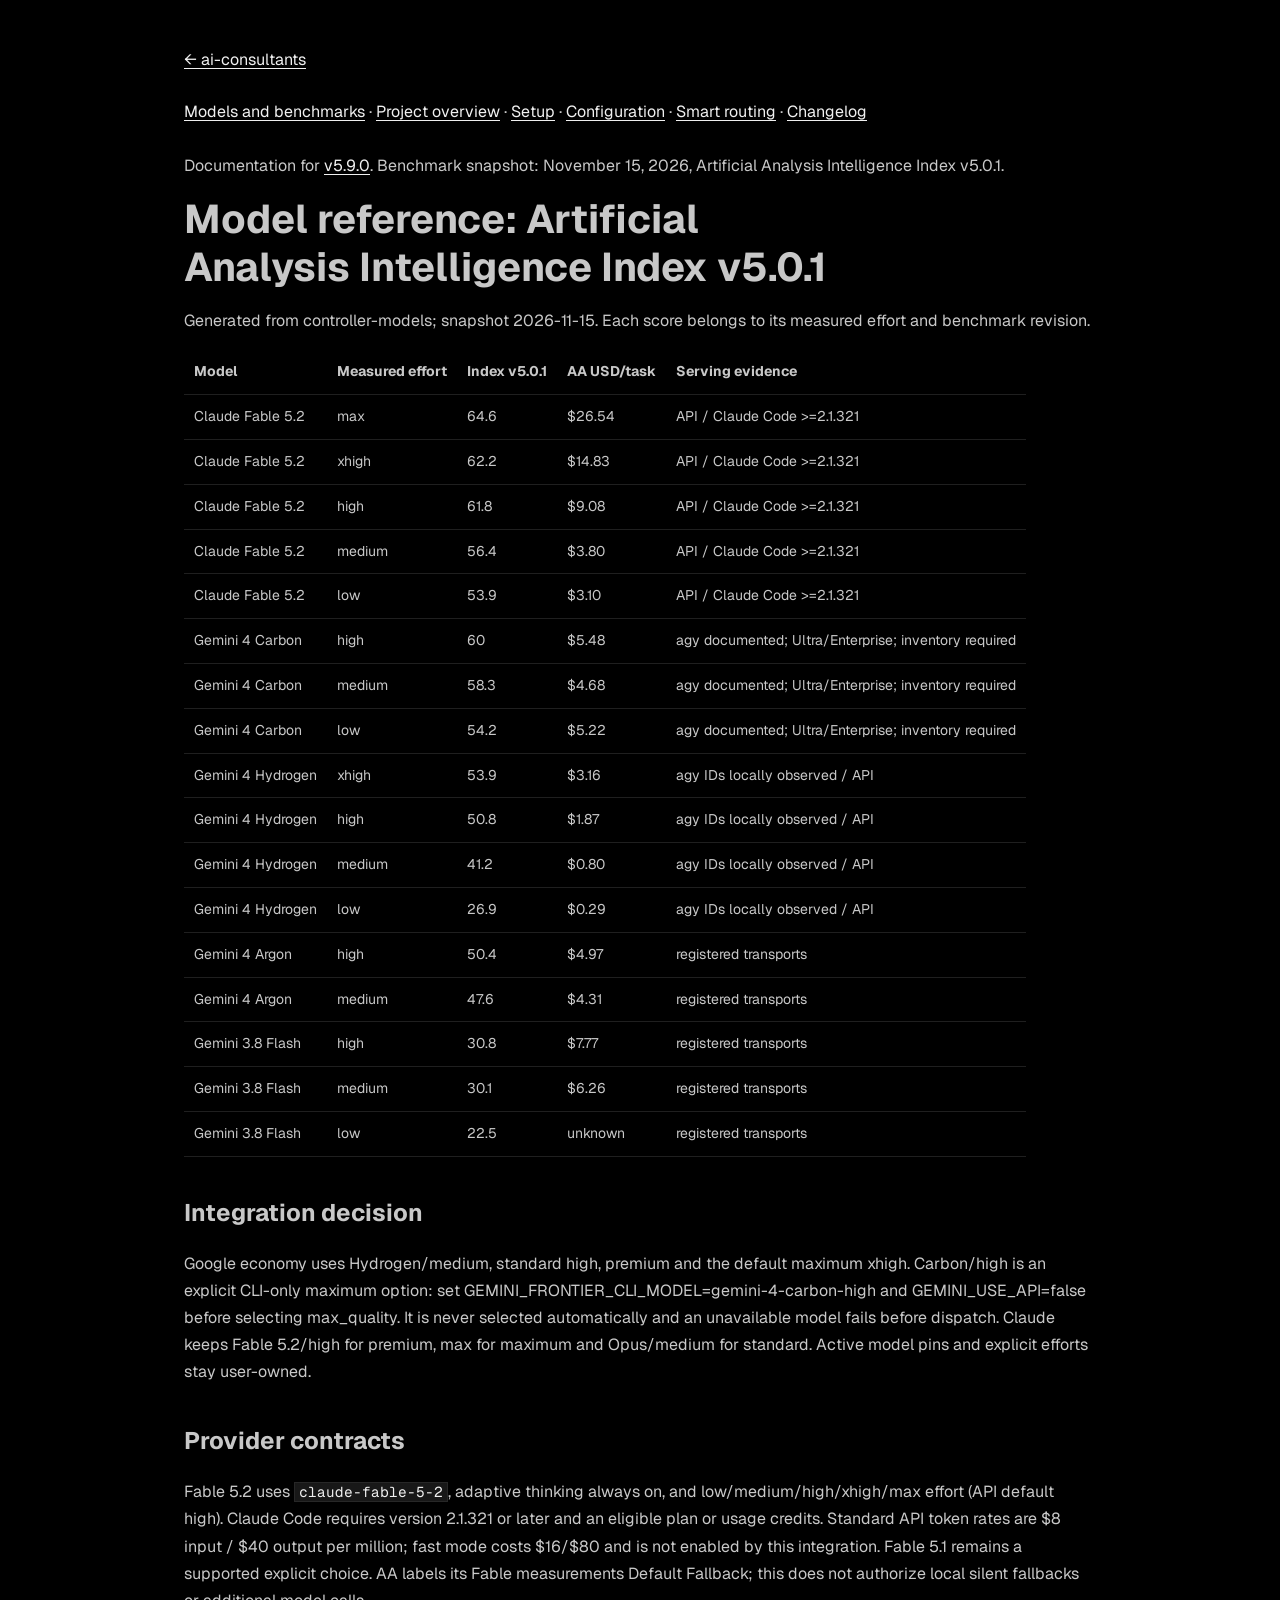
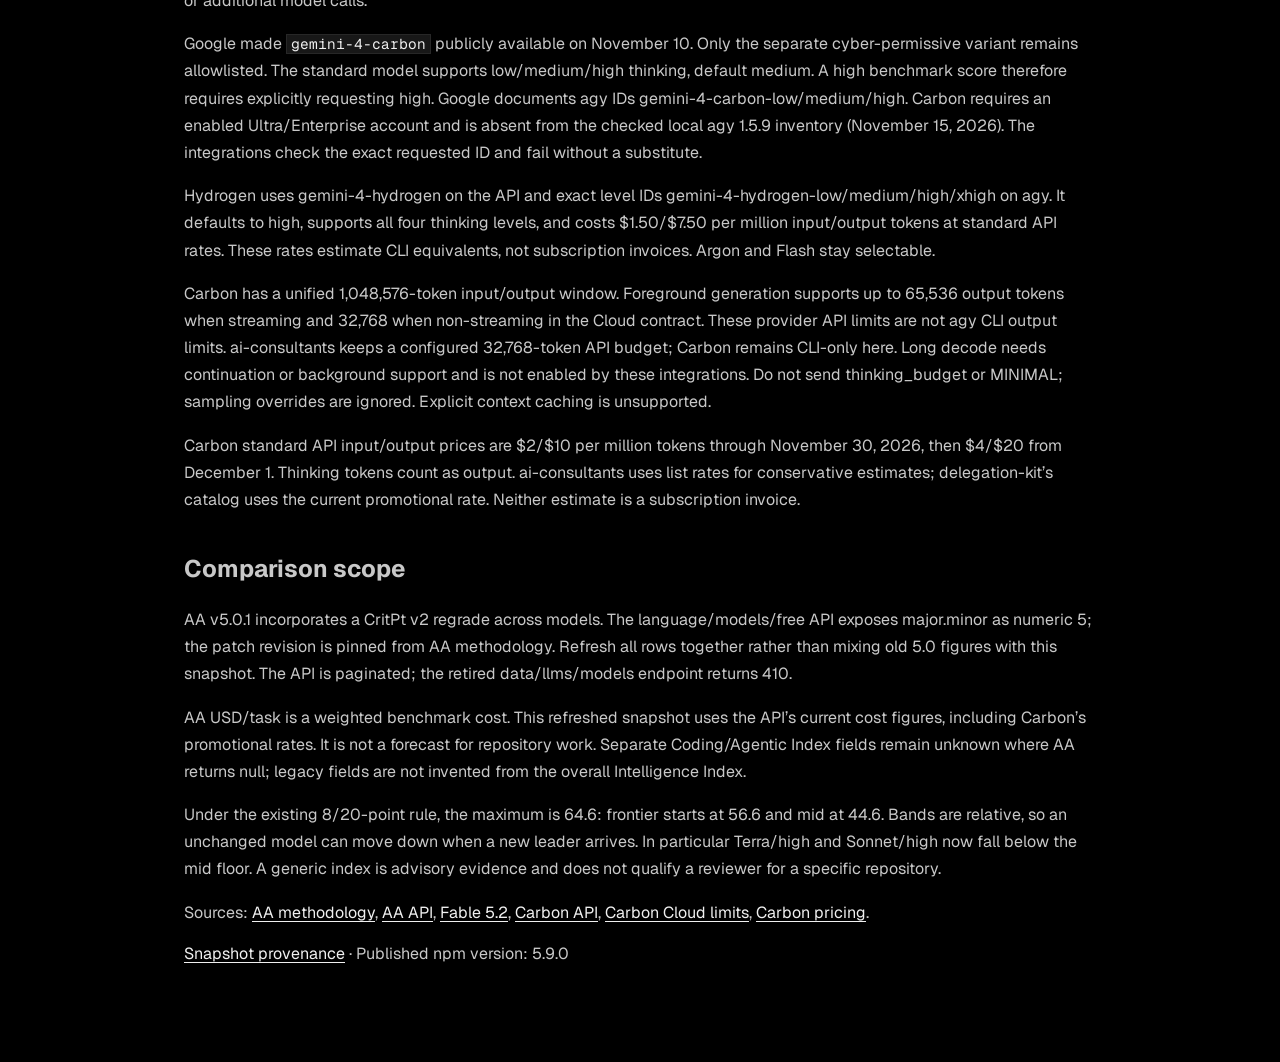
==== docs/index.html @ 72840f50 "docs: publish ai-consultants 5.9.0 models and release documentation Synchronize the released model t" ====
<!DOCTYPE html>
<html lang="en">
<head>
    <meta charset="UTF-8">
    <meta name="viewport" content="width=device-width, initial-scale=1.0">
    <title>Models and benchmarks — ai-consultants</title>
    <meta name="description" content="Released model documentation for Fable 5.2, Gemini 4 Hydrogen and Carbon, measured with Artificial Analysis v5.0.1.">
    <meta name="theme-color" content="#000000">

    <!-- SEO -->
    <link rel="canonical" href="https://aiconsultants.sh/docs/">
    <meta name="robots" content="index, follow">
    <meta name="author" content="Matteo Scurati">
    <meta name="keywords" content="ai-consultants, multiple AI models, second opinion, design review, threat modeling, Claude Code skill, Codex, Gemini, Mistral, npx ai-consultants">

    <!-- Open Graph -->
    <meta property="og:type" content="website">
    <meta property="og:url" content="https://aiconsultants.sh/docs/">
    <meta property="og:site_name" content="ai-consultants">
    <meta property="og:title" content="Models and benchmarks — ai-consultants">
    <meta property="og:description" content="Released model integration and documentation.">
    <meta property="og:image" content="https://aiconsultants.sh/og-image.png">
    <meta property="og:image:width" content="1200">
    <meta property="og:image:height" content="630">
    <meta property="og:image:alt" content="A real ai-consultants run: one question, answers from Gemini, Codex and Mistral, and one merged list of risks and edge cases tagged with the models that raised each.">

    <!-- Twitter -->
    <meta name="twitter:card" content="summary_large_image">
    <meta name="twitter:title" content="Models and benchmarks — ai-consultants">
    <meta name="twitter:description" content="Released model integration and documentation.">
    <meta name="twitter:image" content="https://aiconsultants.sh/og-image.png">
    <meta name="twitter:image:alt" content="A real ai-consultants run: one question, answers from Gemini, Codex and Mistral, and one merged list of risks and edge cases tagged with the models that raised each.">

    <!-- JSON-LD Structured Data (softwareVersion is rewritten at release by sync_site.sh) -->
    

    <script defer src="https://cloud.umami.is/script.js" data-website-id="ed9fc15a-2479-44ad-b6ff-e32001f8ea1d"></script>

    <link rel="preconnect" href="https://fonts.googleapis.com">
    <link rel="preconnect" href="https://fonts.gstatic.com" crossorigin>
    <link href="https://fonts.googleapis.com/css2?family=Geist:wght@400;500;600;700&amp;family=Geist+Mono:wght@400;500;600&amp;display=swap" rel="stylesheet">
    <link rel="icon" href="/favicon.svg" type="image/svg+xml">
    <link rel="icon" href="/favicon-32.png" type="image/png" sizes="32x32">
    <link rel="apple-touch-icon" href="/apple-touch-icon.png">
    <script>
        // Motion is opt-in: only without reduced motion, and dropped if the page script never runs
        if (!(window.matchMedia && window.matchMedia('(prefers-reduced-motion: reduce)').matches)) {
            document.documentElement.classList.add('motion');
            setTimeout(function () { if (!window.__aicMotion) document.documentElement.classList.remove('motion'); }, 3000);
        }
    </script>
    <style>
        *, *::before, *::after { margin: 0; padding: 0; box-sizing: border-box; }

        :root {
            color-scheme: dark;
            --bg: #000000;
            --bg-elevated: #181818;
            --bg-card: #1F1F1F;
            --border: #1F1F1F;
            --border-light: #272727;
            --border-strong: #313131;
            --border-bright: #e6e6e6;
            --text: #f0f0f0;
            --text-body: #c8c8c8;
            --text-secondary: #b0b0b0;
            --text-muted: #9a9a9a;      /* about 7:1 on --bg */
            --accent: #e9b250;          /* one meaning only: raised by only one model */
            --font-body: 'Geist', system-ui, -apple-system, sans-serif;
            --font-mono: 'Geist Mono', ui-monospace, SFMono-Regular, Menlo, monospace;
            --gutter: 24px;
            /* Motion: --ease for UI states, --e/--e2/--io for the load and story choreography */
            --ease: cubic-bezier(0.22, 1, 0.36, 1);
            --e: cubic-bezier(0.16, 1, 0.3, 1);
            --e2: cubic-bezier(0.33, 1, 0.68, 1);
            --io: cubic-bezier(0.65, 0, 0.35, 1);
        }

        html { scroll-behavior: smooth; scroll-padding-top: 96px; -webkit-text-size-adjust: 100%; }

        body {
            font-family: var(--font-body);
            font-size: 16px;
            line-height: 24px;
            background: var(--bg);
            color: var(--text-body);
            -webkit-font-smoothing: antialiased;
            overflow-wrap: break-word;
        }

        h1, h2, h3 { text-wrap: balance; }
        p, li, dd { text-wrap: pretty; }

        a { color: var(--text); text-underline-offset: 3px; transition: color 0.3s var(--ease), border-color 0.3s var(--ease); }
        strong { color: var(--text); font-weight: 600; }

        code {
            font-family: var(--font-mono);
            font-size: 0.875em;
            color: var(--text);
            background: var(--bg-elevated);
            border: 1px solid var(--border-light);
            padding: 0 4px;
            overflow-wrap: anywhere;
        }

        :focus-visible { outline: 2px solid var(--text); outline-offset: 4px; }

        .sr-only {
            position: absolute; width: 1px; height: 1px; padding: 0; margin: -1px;
            overflow: hidden; clip: rect(0, 0, 0, 0); white-space: nowrap; border: 0;
        }

        .skip-link {
            position: absolute; left: 16px; top: -48px; z-index: 300;
            background: var(--text); color: var(--bg);
            font-family: var(--font-mono); font-size: 14px; line-height: 20px;
            padding: 8px 12px; text-decoration: none;
        }
        .skip-link:focus { top: 12px; }

        .container { max-width: 1200px; margin: 0 auto; padding: 0 var(--gutter); }
        .prose { max-width: 680px; }

        /* ——— NAV: floats off the top edge, sized to its content ——— */
        .site-nav {
            position: sticky; top: 12px; z-index: 100;
            margin-top: 12px;
            padding: 0 var(--gutter);
        }

        .nav-inner {
            position: relative; isolation: isolate;
            display: flex; align-items: center; justify-content: space-between; gap: 48px;
            width: fit-content; max-width: 100%;
            height: 56px; margin: 0 auto; padding: 0 16px 0 24px;
        }
        /* The blurred surface lives on a pseudo element, so the fixed mobile panel is not trapped by backdrop-filter */
        .nav-inner::before {
            content: ""; position: absolute; inset: 0; z-index: -1;
            background: rgba(0, 0, 0, 0.72);
            -webkit-backdrop-filter: blur(12px);
            backdrop-filter: blur(12px);
            border: 1px solid var(--border-light);
        }

        .wordmark {
            font-family: var(--font-mono);
            font-size: 14px; line-height: 20px; font-weight: 600;
            color: var(--text); text-decoration: none;
            letter-spacing: -0.02em;
        }

        .nav-links { display: flex; align-items: center; gap: 24px; list-style: none; }

        .nav-links a {
            font-family: var(--font-mono);
            font-size: 14px; line-height: 20px;
            color: var(--text-secondary);
            text-decoration: none;
            display: inline-flex; align-items: center; gap: 8px;
        }
        .nav-links a:hover { color: var(--text); }
        .nav-links a.current { color: var(--text); }
        .nav-links img { height: 20px; width: auto; display: block; }

        .menu-btn {
            display: none;
            align-items: center; gap: 12px;
            background: none; border: 1px solid var(--border-light);
            color: var(--text); cursor: pointer;
            font-family: var(--font-mono); font-size: 14px; line-height: 20px; font-weight: 600;
            padding: 4px 12px;
            transition: border-color 0.3s var(--ease), transform 0.3s var(--ease);
        }
        .menu-btn:hover { border-color: var(--text-muted); }
        .menu-btn:active { transform: scale(0.98); }
        .menu-btn .bars { position: relative; display: block; width: 16px; height: 12px; }
        .menu-btn .bars span {
            position: absolute; left: 0; right: 0; height: 2px; background: var(--text);
            transition: transform 0.5s var(--ease), opacity 0.3s var(--ease);
        }
        .menu-btn .bars span:nth-child(1) { top: 0; }
        .menu-btn .bars span:nth-child(2) { top: 5px; }
        .menu-btn .bars span:nth-child(3) { top: 10px; }
        .menu-btn[aria-expanded="true"] .bars span:nth-child(1) { transform: translateY(5px) rotate(45deg); }
        .menu-btn[aria-expanded="true"] .bars span:nth-child(2) { opacity: 0; }
        .menu-btn[aria-expanded="true"] .bars span:nth-child(3) { transform: translateY(-5px) rotate(-45deg); }

        /* ——— SHARED ——— */
        .section-label {
            font-family: var(--font-mono);
            font-size: 14px; line-height: 20px; font-weight: 500;
            color: var(--text-muted);
            margin-bottom: 16px;
        }

        section { padding: 80px 0 96px; border-bottom: 1px solid var(--border); }

        section h2 {
            font-size: 36px; line-height: 40px;
            font-weight: 600; letter-spacing: -0.025em;
            color: var(--text);
            margin-bottom: 24px;
            max-width: 680px;
        }

        .lead { font-size: 18px; line-height: 28px; color: var(--text-body); max-width: 680px; margin-bottom: 40px; }

        /* Command block: real text, wraps instead of scrolling, own copy button */
        .cmd {
            display: flex; align-items: flex-start; gap: 12px;
            background: var(--bg-elevated);
            border: 1px solid var(--border-light);
            padding: 12px 12px 12px 16px;
            font-family: var(--font-mono); font-size: 14px; line-height: 20px;
            color: var(--text);
        }
        .cmd-line { flex: 1; min-width: 0; white-space: pre-wrap; overflow-wrap: anywhere; }
        .cmd code.cmd-line { background: none; border: 0; padding: 0; font-size: inherit; color: inherit; }
        .prompt { color: var(--text-muted); user-select: none; -webkit-user-select: none; }

        .copy {
            flex: none;
            font-family: var(--font-mono); font-size: 12px; line-height: 16px; font-weight: 600;
            color: var(--text); background: transparent;
            border: 1px solid var(--border-strong);
            padding: 2px 8px; cursor: pointer;
            transition: border-color 0.3s var(--ease), background-color 0.3s var(--ease), transform 0.3s var(--ease);
        }
        .copy:hover { border-color: var(--text-muted); background: var(--bg-card); }
        .copy:active { transform: scale(0.98); }

        /* ——— HERO ——— */
        .hero { padding: 64px 0 96px; border-bottom: 1px solid var(--border); }

        .hero-grid { display: grid; grid-template-columns: minmax(0, 1fr); gap: 48px; }

        .eyebrow {
            font-family: var(--font-mono);
            font-size: 14px; line-height: 20px; color: var(--text-secondary);
            margin-bottom: 16px; max-width: 46ch;
        }

        .hero h1 {
            font-size: 36px; line-height: 40px;
            font-weight: 600; letter-spacing: -0.03em;
            color: var(--text);
            background: linear-gradient(90deg, #FFFFFF, #9B9B9B);
            -webkit-background-clip: text; background-clip: text;
            -webkit-text-fill-color: transparent;
            max-width: 680px;
            margin-bottom: 24px;
        }

        .subhead { font-size: 18px; line-height: 28px; color: var(--text-body); margin-bottom: 32px; max-width: 60ch; }

        .cta-label {
            font-family: var(--font-mono);
            font-size: 14px; line-height: 20px; font-weight: 500;
            color: var(--text); margin-bottom: 12px;
        }

        .cmd-hero {
            background: var(--bg);
            border-color: var(--border-bright);
            color: #fff;
        }
        .cmd-hero .copy {
            font-size: 14px; line-height: 20px;
            padding: 8px 12px; margin: -4px -4px -4px 0;
            background: var(--text); color: var(--bg);
            border-color: var(--text);
        }
        .cmd-hero .copy:hover { background: #fff; border-color: #fff; }

        .card-video { display: block; width: 100%; height: auto; background: var(--bg); border-bottom: 1px solid var(--border); }
        .cmd-hero + .cmd-hero { margin-top: 8px; }
        .cmd-hint { display: block; color: var(--text-muted); font-size: 12px; line-height: 16px; margin-top: 4px; user-select: none; -webkit-user-select: none; }
        .r-gloss { color: var(--text-secondary); font-size: 12px; line-height: 16px; font-weight: 400; }

        .cta-notes { margin-top: 16px; display: grid; gap: 8px; max-width: 60ch; }
        .cta-notes p { font-size: 14px; line-height: 20px; color: var(--text-secondary); }

        .quiet-link {
            display: inline-block; margin-top: 24px;
            font-family: var(--font-mono); font-size: 14px; line-height: 20px;
            color: var(--text-secondary); text-decoration: none;
            border-bottom: 1px solid var(--border-strong);
            padding-bottom: 2px;
        }
        .quiet-link:hover { color: var(--text); border-color: var(--text-muted); }

        /* Example card: selectable monospace text in a terminal frame */
        .card {
            background: var(--bg-elevated);
            border: 1px solid var(--border-light);
            min-width: 0;
        }

        .card-bar {
            display: flex; align-items: center; gap: 8px;
            height: 32px; padding: 0 16px;
            border-bottom: 1px solid var(--border);
        }
        .card-bar i { width: 8px; height: 8px; border-radius: 9999px; background: var(--border-strong); display: block; }

        .card-body { padding: 24px; font-family: var(--font-mono); font-size: 14px; line-height: 20px; }

        .card-label {
            font-size: 12px; line-height: 16px; font-weight: 500;
            color: var(--text-muted);
            margin-bottom: 8px;
        }

        .r-outcome { color: var(--text-body); }
        .r-outcome b { color: var(--text); font-weight: 500; }
        .r-head { color: var(--text); font-weight: 500; margin: 16px 0 8px; }

        /* The story keeps the list at its resting height, so the page never shifts */
        .r-clip { overflow: hidden; }
        .r-list { list-style: none; display: grid; gap: 12px; }
        .r-list li { display: grid; grid-template-columns: 16px minmax(0, 1fr); }
        .r-list li::before { content: "-"; color: var(--text-muted); }
        .kind { color: var(--text-muted); }
        .point { color: var(--text-body); }
        .by { color: var(--text-muted); white-space: nowrap; }
        .by b { color: var(--text); font-weight: 500; }
        .solo { color: var(--accent); display: inline-block; }

        .legend { margin-top: 16px; color: var(--text-secondary); font-size: 12px; line-height: 16px; }

        .show-all {
            margin-top: 16px;
            font-family: var(--font-mono); font-size: 12px; line-height: 16px; font-weight: 600;
            color: var(--text); background: none;
            border: 1px solid var(--border-strong);
            padding: 4px 8px; cursor: pointer;
            transition: border-color 0.3s var(--ease), transform 0.3s var(--ease);
        }
        .show-all:hover { border-color: var(--text-muted); }
        .show-all:active { transform: scale(0.98); }

        .card figcaption {
            border-top: 1px solid var(--border);
            padding: 12px 24px;
            font-size: 14px; line-height: 20px; color: var(--text-muted);
        }

        /* ——— HOW IT WORKS ——— */
        .pipeline {
            display: flex; flex-wrap: wrap; gap: 8px; align-items: center;
            margin-bottom: 40px;
            font-family: var(--font-mono); font-size: 14px; line-height: 20px;
            list-style: none;
        }
        .pipeline-step {
            padding: 8px 16px; border: 1px solid var(--border-light); color: var(--text-secondary);
            transition: border-color 0.3s var(--ease), color 0.3s var(--ease), background-color 0.3s var(--ease);
        }
        .pipeline-step.lit { border-color: var(--text-muted); color: var(--text); background: var(--bg-elevated); }
        .pipeline-arrow { color: var(--text-muted); }

        .diagram { display: none; margin: 0 0 64px; }
        .diagram svg { width: 100%; height: auto; display: block; overflow: visible; }
        .diagram .box { fill: var(--bg-elevated); stroke: var(--border-strong); transition: stroke 0.3s var(--ease); }
        .diagram .lit .box { stroke: var(--text); }
        .diagram .line { fill: none; stroke: var(--border-strong); stroke-width: 1.5; }
        .diagram .track { stroke: var(--border-light); stroke-width: 4; }
        .diagram .fill { stroke: var(--text-muted); stroke-width: 4; }
        .diagram .skip { fill: none; stroke: var(--border-strong); stroke-dasharray: 6 4; }
        .diagram text { font-family: var(--font-mono); font-size: 14px; fill: var(--text-body); transition: fill 0.3s var(--ease); }
        .diagram text.strong, .diagram .lit text { fill: var(--text); }
        .diagram text.dim { fill: var(--text-muted); }
        .diagram .pulse { fill: #fff; opacity: 0; }
        .diagram .halo { fill: #fff; opacity: 0; }

        .steps { list-style: none; display: grid; gap: 32px; }
        .step { display: grid; grid-template-columns: 48px minmax(0, 1fr); gap: 16px; }
        .step-num { font-family: var(--font-mono); font-size: 14px; line-height: 20px; color: var(--text-muted); padding-top: 4px; font-variant-numeric: tabular-nums; }
        .step:target .step-num { color: var(--text); }
        .step h3 { font-size: 20px; line-height: 28px; font-weight: 600; color: var(--text); margin-bottom: 8px; }
        .step p { font-size: 16px; line-height: 24px; color: var(--text-body); max-width: 65ch; }

        .footnote {
            margin-top: 40px; max-width: 768px;
            font-size: 14px; line-height: 20px; color: var(--text-secondary);
            border-top: 1px solid var(--border); padding-top: 16px;
        }

        /* ——— WHEN ——— */
        .when-grid { display: grid; grid-template-columns: minmax(0, 1fr); gap: 40px; margin-bottom: 40px; }

        .col-title {
            font-family: var(--font-mono);
            font-size: 14px; line-height: 20px; font-weight: 500;
            color: var(--text);
            padding-bottom: 8px; margin-bottom: 24px;
            border-bottom: 1px solid var(--border-light);
        }

        .use-list, .skip-list { list-style: none; display: grid; gap: 24px; }
        .use-list li, .skip-list li { position: relative; padding-left: 24px; font-size: 16px; line-height: 24px; }
        .use-list li::before, .skip-list li::before {
            position: absolute; left: 0; top: 0;
            font-family: var(--font-mono); color: var(--text-secondary);
        }
        .use-list li::before { content: "\2713"; }
        .skip-list li::before { content: "\2715"; }
        .skip-list { gap: 16px; }

        .situation { display: block; color: var(--text); font-weight: 600; margin-bottom: 8px; }
        .q {
            display: inline-block;
            font-family: var(--font-mono); font-size: 12px; line-height: 16px;
            color: var(--text-body);
            background: var(--bg-elevated);
            padding: 8px 12px;
            overflow-wrap: anywhere;
        }
        .q-extra { display: block; margin-top: 8px; color: var(--text-body); }

        .measured { background: var(--bg-elevated); padding: 24px; }
        .measured h3 { font-size: 16px; line-height: 24px; font-weight: 600; color: var(--text); margin-bottom: 8px; }
        .measured p { font-size: 16px; line-height: 24px; color: var(--text-body); max-width: 65ch; }

        /* ——— WORKS WITH ——— */
        .chip-row { display: grid; grid-template-columns: minmax(0, 1fr); gap: 12px; margin-bottom: 32px; }
        .row-label {
            font-family: var(--font-mono);
            font-size: 14px; line-height: 20px; font-weight: 500;
            color: var(--text-muted);
            padding-top: 4px;
        }
        .chips { list-style: none; display: flex; flex-wrap: wrap; gap: 8px; }
        .chips li {
            font-family: var(--font-mono); font-size: 14px; line-height: 20px;
            color: var(--text);
            border: 1px solid var(--border-light);
            padding: 4px 12px;
            transition: border-color 0.3s var(--ease), background-color 0.3s var(--ease);
        }
        .chips li.lit { border-color: var(--text-muted); background: var(--bg-elevated); }
        .works-note { max-width: 680px; font-size: 16px; line-height: 24px; color: var(--text-body); margin-top: 8px; }
        .small-print { margin-top: 24px; font-size: 14px; line-height: 20px; color: var(--text-muted); }

        /* ——— BEFORE YOU RUN ——— */
        .facts { display: grid; gap: 0; border-top: 1px solid var(--border-light); max-width: 900px; }
        .fact { display: grid; grid-template-columns: minmax(0, 1fr); gap: 8px; padding: 24px 0; border-bottom: 1px solid var(--border-light); }
        .fact dt {
            font-family: var(--font-mono);
            font-size: 14px; line-height: 20px; font-weight: 500;
            color: var(--text);
            padding-top: 2px;
        }
        .fact dd { font-size: 16px; line-height: 24px; color: var(--text-body); max-width: 70ch; }

        /* ——— GET STARTED ——— */
        .prereq { background: var(--bg-elevated); padding: 24px; margin-bottom: 32px; max-width: 820px; }
        .box-label {
            font-family: var(--font-mono);
            font-size: 14px; line-height: 20px; font-weight: 500;
            color: var(--text); margin-bottom: 12px;
        }
        .prereq > ul { list-style: none; display: grid; gap: 16px; }
        .prereq > ul > li { font-size: 16px; line-height: 24px; color: var(--text-body); padding-left: 16px; position: relative; }
        .prereq > ul > li::before { content: "-"; position: absolute; left: 0; color: var(--text-muted); }
        .cli-list { display: grid; gap: 12px; margin-top: 12px; }
        .cli-list > div { display: grid; grid-template-columns: minmax(0, 1fr); gap: 4px; }
        .cli-list dt { font-family: var(--font-mono); font-size: 14px; line-height: 20px; color: var(--text); }
        .cli-list dd { font-size: 14px; line-height: 20px; color: var(--text-secondary); }
        .cli-list .cmd { background: var(--bg); padding: 8px 8px 8px 12px; margin-bottom: 4px; }

        .tabs { max-width: 820px; }
        .tablist { display: flex; gap: 0; border-bottom: 1px solid var(--border-light); margin-bottom: 24px; flex-wrap: wrap; }
        .tab {
            font-family: var(--font-mono); font-size: 14px; line-height: 20px;
            color: var(--text-secondary); background: none;
            border: 0; border-bottom: 2px solid transparent;
            padding: 12px 16px; margin-bottom: -1px;
            cursor: pointer;
            transition: color 0.3s var(--ease), border-color 0.3s var(--ease);
        }
        .tab[aria-selected="true"] { color: var(--text); border-bottom-color: var(--text); }
        .tab:hover { color: var(--text); }
        .no-js .tablist { display: none; }
        .panel-title { display: none; }
        .no-js .panel-title { display: block; font-family: var(--font-mono); font-size: 14px; line-height: 20px; color: var(--text); margin: 24px 0 12px; }

        .setup-steps { list-style: none; display: grid; gap: 24px; }
        .setup-steps li { display: grid; grid-template-columns: 32px minmax(0, 1fr); gap: 8px; }
        .setup-n { font-family: var(--font-mono); font-size: 14px; line-height: 20px; color: var(--text-muted); padding-top: 12px; font-variant-numeric: tabular-nums; }
        .setup-steps p, .panel-text { font-size: 14px; line-height: 20px; color: var(--text-secondary); margin-top: 8px; }
        .cmd-stack { display: grid; gap: 12px; }
        .panel-text.then { margin: 8px 0 0; color: var(--text-body); }

        .warn {
            max-width: 820px; margin-top: 32px;
            background: var(--bg-elevated);
            padding: 16px 24px;
            font-size: 16px; line-height: 24px; color: var(--text-body);
        }

        .more-link {
            display: inline-block; margin-top: 24px;
            font-size: 16px; line-height: 24px; color: var(--text); text-decoration: none;
            border-bottom: 1px solid var(--border-strong);
        }
        .more-link:hover { border-color: var(--text); }

        /* ——— FAQ: question and answer side by side, always open ——— */
        .faq { max-width: 1040px; border-top: 1px solid var(--border-light); }
        .faq-item { display: grid; grid-template-columns: minmax(0, 1fr); gap: 8px; padding: 24px 0; border-bottom: 1px solid var(--border-light); }
        .faq dt { font-size: 18px; line-height: 28px; font-weight: 600; color: var(--text); }
        .faq dd { font-size: 16px; line-height: 24px; color: var(--text-body); max-width: 65ch; }
        .faq-more { margin-top: 32px; }

        /* ——— FOOTER ——— */
        footer { padding: 48px 0 64px; }
        .footer-main { display: flex; flex-wrap: wrap; justify-content: space-between; align-items: flex-start; gap: 24px; margin-bottom: 24px; }
        .footer-links { display: flex; flex-wrap: wrap; gap: 8px 24px; list-style: none; max-width: 680px; }
        .footer-links a {
            font-family: var(--font-mono); font-size: 14px; line-height: 20px;
            color: var(--text-secondary); text-decoration: none;
        }
        .footer-links a:hover { color: var(--text); }
        .shields { display: flex; flex-wrap: wrap; gap: 8px; align-items: center; }
        .shields a { display: inline-flex; }
        .shields img { height: 20px; width: auto; display: block; }
        .footer-fine { font-size: 12px; line-height: 16px; color: var(--text-muted); max-width: 820px; }
        .footer-fine a { color: var(--text-secondary); }

        /* ——— TOAST ——— */
        .toast {
            position: fixed; bottom: 24px; left: 50%;
            transform: translateX(-50%) translateY(16px);
            width: max-content; max-width: calc(100vw - 32px);
            font-family: var(--font-mono); font-size: 14px; line-height: 20px;
            color: var(--text); background: var(--bg-card);
            border: 1px solid var(--border-strong);
            padding: 8px 16px;
            opacity: 0; pointer-events: none;
            transition: opacity 0.3s var(--ease), transform 0.5s var(--ease);
            z-index: 200;
        }
        .toast.show { opacity: 1; transform: translateX(-50%) translateY(0); }

        /* ——— MOTION ———
           Only active when JS added html.motion (never under reduced motion), so without JS
           every element sits in its final state. */

        /* Page load: the hero copy and the example card rise and resolve from blur */
        .motion .k-up, .motion .k-left, .motion .k-pop, .motion .k-card, .motion .k-fade {
            transition: transform 1.05s var(--e) var(--d, 0s), opacity 0.75s var(--e2) var(--d, 0s), filter 0.75s var(--e2) var(--d, 0s);
        }
        .motion .k-card { transition-duration: 0.9s, 0.6s, 0.6s; }
        .motion .hero:not(.in) .k-up { opacity: 0; transform: translateY(10px); filter: blur(4px); }
        .motion .hero:not(.in) .k-left { opacity: 0; transform: translateX(-10px); filter: blur(4px); }
        .motion .hero:not(.in) .k-pop { opacity: 0; transform: scale(0.86); filter: blur(4px); }
        .motion .hero:not(.in) .k-card { opacity: 0; transform: translateY(24px) scale(0.985); filter: blur(6px); }
        .motion .hero:not(.in) .k-fade { opacity: 0; }

        .hero .eyebrow { --d: 0s; }
        .hero h1 { --d: 0.08s; }
        .hero .subhead { --d: 0.16s; }
        .hero .cta > :nth-child(1) { --d: 0.26s; }
        .hero .cta > :nth-child(2) { --d: 0.32s; }
        .hero .cta > :nth-child(3) { --d: 0.38s; }
        .hero .cta > :nth-child(4) { --d: 0.46s; }
        .hero .cta > :nth-child(5) { --d: 0.52s; }
        .hero .card { --d: 0.18s; }
        .hero .card-bar i:nth-child(1) { --d: 0.34s; }
        .hero .card-bar i:nth-child(2) { --d: 0.38s; }
        .hero .card-bar i:nth-child(3) { --d: 0.42s; }
        .hero .card-video { --d: 0.4s; }
        .hero .card-label { --d: 0.5s; }
        .hero .r-outcome { --d: 0.56s; }
        .hero .r-gloss { --d: 0.6s; }
        .hero .r-head { --d: 0.64s; }
        .hero .r-list > li:nth-child(1) { --d: 0.7s; }
        .hero .r-list > li:nth-child(2) { --d: 0.76s; }
        .hero .r-list > li:nth-child(3) { --d: 0.82s; }
        .hero .r-list > li:nth-child(4) { --d: 0.88s; }
        .hero .r-list > li:nth-child(2) .solo { --d: 0.86s; }
        .hero .r-list > li:nth-child(3) .solo { --d: 0.92s; }
        .hero .r-list > li:nth-child(4) .solo { --d: 0.98s; }
        .hero .legend, .hero .show-all { --d: 1s; }
        .hero figcaption { --d: 1.06s; }

        /* Diagram: nodes pop in reading order, connectors draw on, the merged list fills like progress */
        .motion .diagram .node { transform-box: fill-box; transform-origin: center; transition: transform 1.05s var(--e) var(--d, 0s), opacity 0.75s var(--e2) var(--d, 0s); }
        .motion .diagram:not(.in) .node { opacity: 0; transform: scale(0.86); }
        .motion .diagram .line, .motion .diagram .fill { stroke-dasharray: 1; transition: stroke-dashoffset 0.9s var(--io) var(--d, 0s); }
        .motion .diagram .fill { transition-duration: 0.7s; }
        .motion .diagram:not(.in) .line, .motion .diagram:not(.in) .fill { stroke-dashoffset: 1; }
        .motion .diagram .k-fade { transition: opacity 0.75s var(--e2) var(--d, 0s); }
        .motion .diagram:not(.in) .k-fade { opacity: 0; }
        .diagram .n-q { --d: 0s; }
        .diagram .in-path { --d: 0.12s; }
        .diagram .n-m1 { --d: 0.3s; }
        .diagram .n-m2 { --d: 0.36s; }
        .diagram .n-m3 { --d: 0.42s; }
        .diagram .out-path { --d: 0.5s; }
        .diagram .n-out { --d: 0.78s; }
        .diagram .fill:nth-of-type(1) { --d: 1s; }
        .diagram .fill:nth-of-type(2) { --d: 1.08s; }
        .diagram .fill:nth-of-type(3) { --d: 1.16s; }
        .diagram .n-skip { --d: 1.3s; }

        /* Text sections: rise and fade in once as they enter the viewport */
        .motion [data-reveal] { transition: opacity 0.7s var(--ease) var(--d, 0s), transform 0.7s var(--ease) var(--d, 0s); }
        .motion [data-reveal]:not(.in) { opacity: 0; transform: translateY(16px); }

        /* ——— RESPONSIVE ——— */
        @media (min-width: 640px) {
            code { white-space: nowrap; }
            .cmd code.cmd-line { white-space: pre-wrap; }
        }

        @media (min-width: 720px) {
            .cli-list > div { grid-template-columns: 72px minmax(0, 1fr); gap: 12px; }
            .cli-list dt { padding-top: 8px; }
            .chip-row { grid-template-columns: 168px minmax(0, 1fr); gap: 16px; }
            .fact { grid-template-columns: 168px minmax(0, 1fr); gap: 24px; }
        }

        @media (min-width: 860px) {
            .when-grid { grid-template-columns: repeat(2, minmax(0, 1fr)); gap: 64px; }
            .faq-item { grid-template-columns: minmax(0, 5fr) minmax(0, 7fr); gap: 48px; }
        }

        @media (min-width: 900px) {
            .diagram { display: block; }
            .pipeline { display: none; }
        }

        @media (min-width: 1024px) {
            .hero { padding-top: 80px; }
            .hero-grid { grid-template-columns: minmax(0, 1fr) minmax(0, 1fr); gap: 64px; align-items: start; }
            .hero h1 { font-size: 48px; line-height: 1; }
            .show-all { display: none; }
        }

        @media (max-width: 1023px) {
            .card.collapsed .r-list > li:nth-child(n+4):not(.leave) { display: none; }
        }

        @media (max-width: 859px) {
            .nav-inner { width: 100%; }
            .menu-btn { display: inline-flex; }
            .nav-links {
                position: fixed; inset: 0; z-index: -2;
                display: flex; flex-direction: column; align-items: flex-start; gap: 24px;
                background: var(--bg);
                padding: 96px var(--gutter) 48px;
                opacity: 0; visibility: hidden;
                transition: opacity 0.3s var(--ease), visibility 0s linear 0.3s;
            }
            .nav-links a { font-family: var(--font-body); font-size: 24px; line-height: 32px; font-weight: 600; color: var(--text); }
            .nav-links li { opacity: 0; transform: translateY(8px); transition: opacity 0.3s var(--ease), transform 0.5s var(--ease); }
            .nav-links.open { opacity: 1; visibility: visible; transition: opacity 0.3s var(--ease), visibility 0s; }
            .nav-links.open li { opacity: 1; transform: none; }
            .nav-links.open li:nth-child(2) { transition-delay: 60ms; }
            .nav-links.open li:nth-child(3) { transition-delay: 120ms; }
            .nav-links.open li:nth-child(4) { transition-delay: 180ms; }
            .nav-links.open li:nth-child(5) { transition-delay: 240ms; }
            .no-js .nav-links { position: static; z-index: auto; opacity: 1; visibility: visible; flex-direction: row; flex-wrap: wrap; gap: 16px; padding: 0 0 12px; background: none; }
            .no-js .nav-links li { opacity: 1; transform: none; }
            .no-js .nav-links a { font-family: var(--font-mono); font-size: 14px; line-height: 20px; font-weight: 400; }
            .no-js .nav-inner { flex-wrap: wrap; height: auto; padding-top: 12px; }
            .no-js .menu-btn { display: none; }
        }

        @media (max-width: 639px) {
            :root { --gutter: 16px; }
            section { padding: 64px 0 80px; }
            section h2 { font-size: 30px; line-height: 36px; }
            .hero { padding: 48px 0 80px; }
            .subhead { font-size: 16px; line-height: 24px; }
            .lead { font-size: 16px; line-height: 24px; }
            .cmd-hero { padding: 12px; }
            .card-body { padding: 16px; }
            .card figcaption { padding: 12px 16px; }
            .by { white-space: normal; }
            .prereq { padding: 16px; }
            .measured { padding: 16px; }
            .warn { padding: 16px; }
        }

        @media (prefers-reduced-motion: reduce) {
            html { scroll-behavior: auto; }
            *, *::before, *::after { transition: none !important; }
        }
    </style>
<style>.preview{padding-top:48px;padding-bottom:80px;max-width:960px}.preview nav{margin:24px 0;line-height:2}.preview article{line-height:1.7;overflow-wrap:anywhere}.preview h1{font-size:2.5rem;line-height:1.2}.preview h2,.preview h3{margin:36px 0 14px}.preview p,.preview ul,.preview ol,.preview blockquote{margin:16px 0}.preview ul,.preview ol{padding-left:24px}.preview pre{overflow:auto;padding:16px;border:1px solid var(--border);margin:16px 0;white-space:pre}.preview table{border-collapse:collapse;min-width:600px;font-size:14px}.preview th,.preview td{padding:10px;text-align:left;border-bottom:1px solid var(--border)}.preview .table-scroll{overflow-x:auto}.preview blockquote{border-left:2px solid var(--text-muted);padding-left:16px}.preview a{text-decoration:underline}.preview code{font-size:.9em}.preview pre code{font-size:13px}</style></head><body><a class="skip-link" href="#main">Skip to content</a><main id="main" class="container preview"><a href="/">← ai-consultants</a><nav aria-label="Documentation"><a href="/docs/" aria-current="page">Models and benchmarks</a> · <a href="/docs/overview.html">Project overview</a> · <a href="/docs/setup.html">Setup</a> · <a href="/docs/configuration.html">Configuration</a> · <a href="/docs/routing.html">Smart routing</a> · <a href="/docs/changelog.html">Changelog</a></nav><article><p>Documentation for <a href="https://github.com/reasance/ai-consultants/releases/tag/v5.9.0">v5.9.0</a>. Benchmark snapshot: November 15, 2026, Artificial Analysis Intelligence Index v5.0.1.</p>
<h1 id="model-reference-artificial-analysis-intelligence-index-v501">Model reference: Artificial Analysis Intelligence Index v5.0.1</h1>
<p>Generated from controller-models; snapshot 2026-11-15. Each score belongs to its measured effort and benchmark revision.</p>



































































































































<div class="table-scroll"><table><thead><tr><th>Model</th><th>Measured effort</th><th align="right">Index v5.0.1</th><th align="right">AA USD/task</th><th>Serving evidence</th></tr></thead><tbody><tr><td>Claude Fable 5.2</td><td>max</td><td align="right">64.6</td><td align="right">$26.54</td><td>API / Claude Code >=2.1.321</td></tr><tr><td>Claude Fable 5.2</td><td>xhigh</td><td align="right">62.2</td><td align="right">$14.83</td><td>API / Claude Code >=2.1.321</td></tr><tr><td>Claude Fable 5.2</td><td>high</td><td align="right">61.8</td><td align="right">$9.08</td><td>API / Claude Code >=2.1.321</td></tr><tr><td>Claude Fable 5.2</td><td>medium</td><td align="right">56.4</td><td align="right">$3.80</td><td>API / Claude Code >=2.1.321</td></tr><tr><td>Claude Fable 5.2</td><td>low</td><td align="right">53.9</td><td align="right">$3.10</td><td>API / Claude Code >=2.1.321</td></tr><tr><td>Gemini 4 Carbon</td><td>high</td><td align="right">60</td><td align="right">$5.48</td><td>agy documented; Ultra/Enterprise; inventory required</td></tr><tr><td>Gemini 4 Carbon</td><td>medium</td><td align="right">58.3</td><td align="right">$4.68</td><td>agy documented; Ultra/Enterprise; inventory required</td></tr><tr><td>Gemini 4 Carbon</td><td>low</td><td align="right">54.2</td><td align="right">$5.22</td><td>agy documented; Ultra/Enterprise; inventory required</td></tr><tr><td>Gemini 4 Hydrogen</td><td>xhigh</td><td align="right">53.9</td><td align="right">$3.16</td><td>agy IDs locally observed / API</td></tr><tr><td>Gemini 4 Hydrogen</td><td>high</td><td align="right">50.8</td><td align="right">$1.87</td><td>agy IDs locally observed / API</td></tr><tr><td>Gemini 4 Hydrogen</td><td>medium</td><td align="right">41.2</td><td align="right">$0.80</td><td>agy IDs locally observed / API</td></tr><tr><td>Gemini 4 Hydrogen</td><td>low</td><td align="right">26.9</td><td align="right">$0.29</td><td>agy IDs locally observed / API</td></tr><tr><td>Gemini 4 Argon</td><td>high</td><td align="right">50.4</td><td align="right">$4.97</td><td>registered transports</td></tr><tr><td>Gemini 4 Argon</td><td>medium</td><td align="right">47.6</td><td align="right">$4.31</td><td>registered transports</td></tr><tr><td>Gemini 3.8 Flash</td><td>high</td><td align="right">30.8</td><td align="right">$7.77</td><td>registered transports</td></tr><tr><td>Gemini 3.8 Flash</td><td>medium</td><td align="right">30.1</td><td align="right">$6.26</td><td>registered transports</td></tr><tr><td>Gemini 3.8 Flash</td><td>low</td><td align="right">22.5</td><td align="right">unknown</td><td>registered transports</td></tr></tbody></table></div>
<h2 id="integration-decision">Integration decision</h2>
<p>Google economy uses Hydrogen/medium, standard high, premium and the default maximum xhigh. Carbon/high is an explicit CLI-only maximum option: set GEMINI_FRONTIER_CLI_MODEL=gemini-4-carbon-high and GEMINI_USE_API=false before selecting max_quality. It is never selected automatically and an unavailable model fails before dispatch. Claude keeps Fable 5.2/high for premium, max for maximum and Opus/medium for standard. Active model pins and explicit efforts stay user-owned.</p>
<h2 id="provider-contracts">Provider contracts</h2>
<p>Fable 5.2 uses <code>claude-fable-5-2</code>, adaptive thinking always on, and low/medium/high/xhigh/max effort (API default high). Claude Code requires version 2.1.321 or later and an eligible plan or usage credits. Standard API token rates are $8 input / $40 output per million; fast mode costs $16/$80 and is not enabled by this integration. Fable 5.1 remains a supported explicit choice. AA labels its Fable measurements Default Fallback; this does not authorize local silent fallbacks or additional model calls.</p>
<p>Google made <code>gemini-4-carbon</code> publicly available on November 10. Only the separate cyber-permissive variant remains allowlisted. The standard model supports low/medium/high thinking, default medium. A high benchmark score therefore requires explicitly requesting high. Google documents agy IDs gemini-4-carbon-low/medium/high. Carbon requires an enabled Ultra/Enterprise account and is absent from the checked local agy 1.5.9 inventory (November 15, 2026). The integrations check the exact requested ID and fail without a substitute.</p>
<p>Hydrogen uses gemini-4-hydrogen on the API and exact level IDs gemini-4-hydrogen-low/medium/high/xhigh on agy. It defaults to high, supports all four thinking levels, and costs $1.50/$7.50 per million input/output tokens at standard API rates. These rates estimate CLI equivalents, not subscription invoices. Argon and Flash stay selectable.</p>
<p>Carbon has a unified 1,048,576-token input/output window. Foreground generation supports up to 65,536 output tokens when streaming and 32,768 when non-streaming in the Cloud contract. These provider API limits are not agy CLI output limits. ai-consultants keeps a configured 32,768-token API budget; Carbon remains CLI-only here. Long decode needs continuation or background support and is not enabled by these integrations. Do not send thinking_budget or MINIMAL; sampling overrides are ignored. Explicit context caching is unsupported.</p>
<p>Carbon standard API input/output prices are $2/$10 per million tokens through November 30, 2026, then $4/$20 from December 1. Thinking tokens count as output. ai-consultants uses list rates for conservative estimates; delegation-kit’s catalog uses the current promotional rate. Neither estimate is a subscription invoice.</p>
<h2 id="comparison-scope">Comparison scope</h2>
<p>AA v5.0.1 incorporates a CritPt v2 regrade across models. The language/models/free API exposes major.minor as numeric 5; the patch revision is pinned from AA methodology. Refresh all rows together rather than mixing old 5.0 figures with this snapshot. The API is paginated; the retired data/llms/models endpoint returns 410.</p>
<p>AA USD/task is a weighted benchmark cost. This refreshed snapshot uses the API’s current cost figures, including Carbon’s promotional rates. It is not a forecast for repository work. Separate Coding/Agentic Index fields remain unknown where AA returns null; legacy fields are not invented from the overall Intelligence Index.</p>
<p>Under the existing 8/20-point rule, the maximum is 64.6: frontier starts at 56.6 and mid at 44.6. Bands are relative, so an unchanged model can move down when a new leader arrives. In particular Terra/high and Sonnet/high now fall below the mid floor. A generic index is advisory evidence and does not qualify a reviewer for a specific repository.</p>
<p>Sources: <a href="https://artificialanalysis.ai/methodology/intelligence-benchmarking">AA methodology</a>, <a href="https://artificialanalysis.ai/data-api/docs/reference">AA API</a>, <a href="https://platform.claude.com/docs/en/models/fable-5-2/overview">Fable 5.2</a>, <a href="https://aistudio.google.com/docs/models/gemini-4-carbon">Carbon API</a>, <a href="https://docs.cloud.google.com/gemini-enterprise-agent-platform/models/gemini/4-carbon">Carbon Cloud limits</a>, <a href="https://aistudio.google.com/docs/pricing#gemini-4-carbon">Carbon pricing</a>.</p></article><p><a href="/docs/snapshot.json">Snapshot provenance</a> · Published npm version: 5.9.0</p></main></body></html>
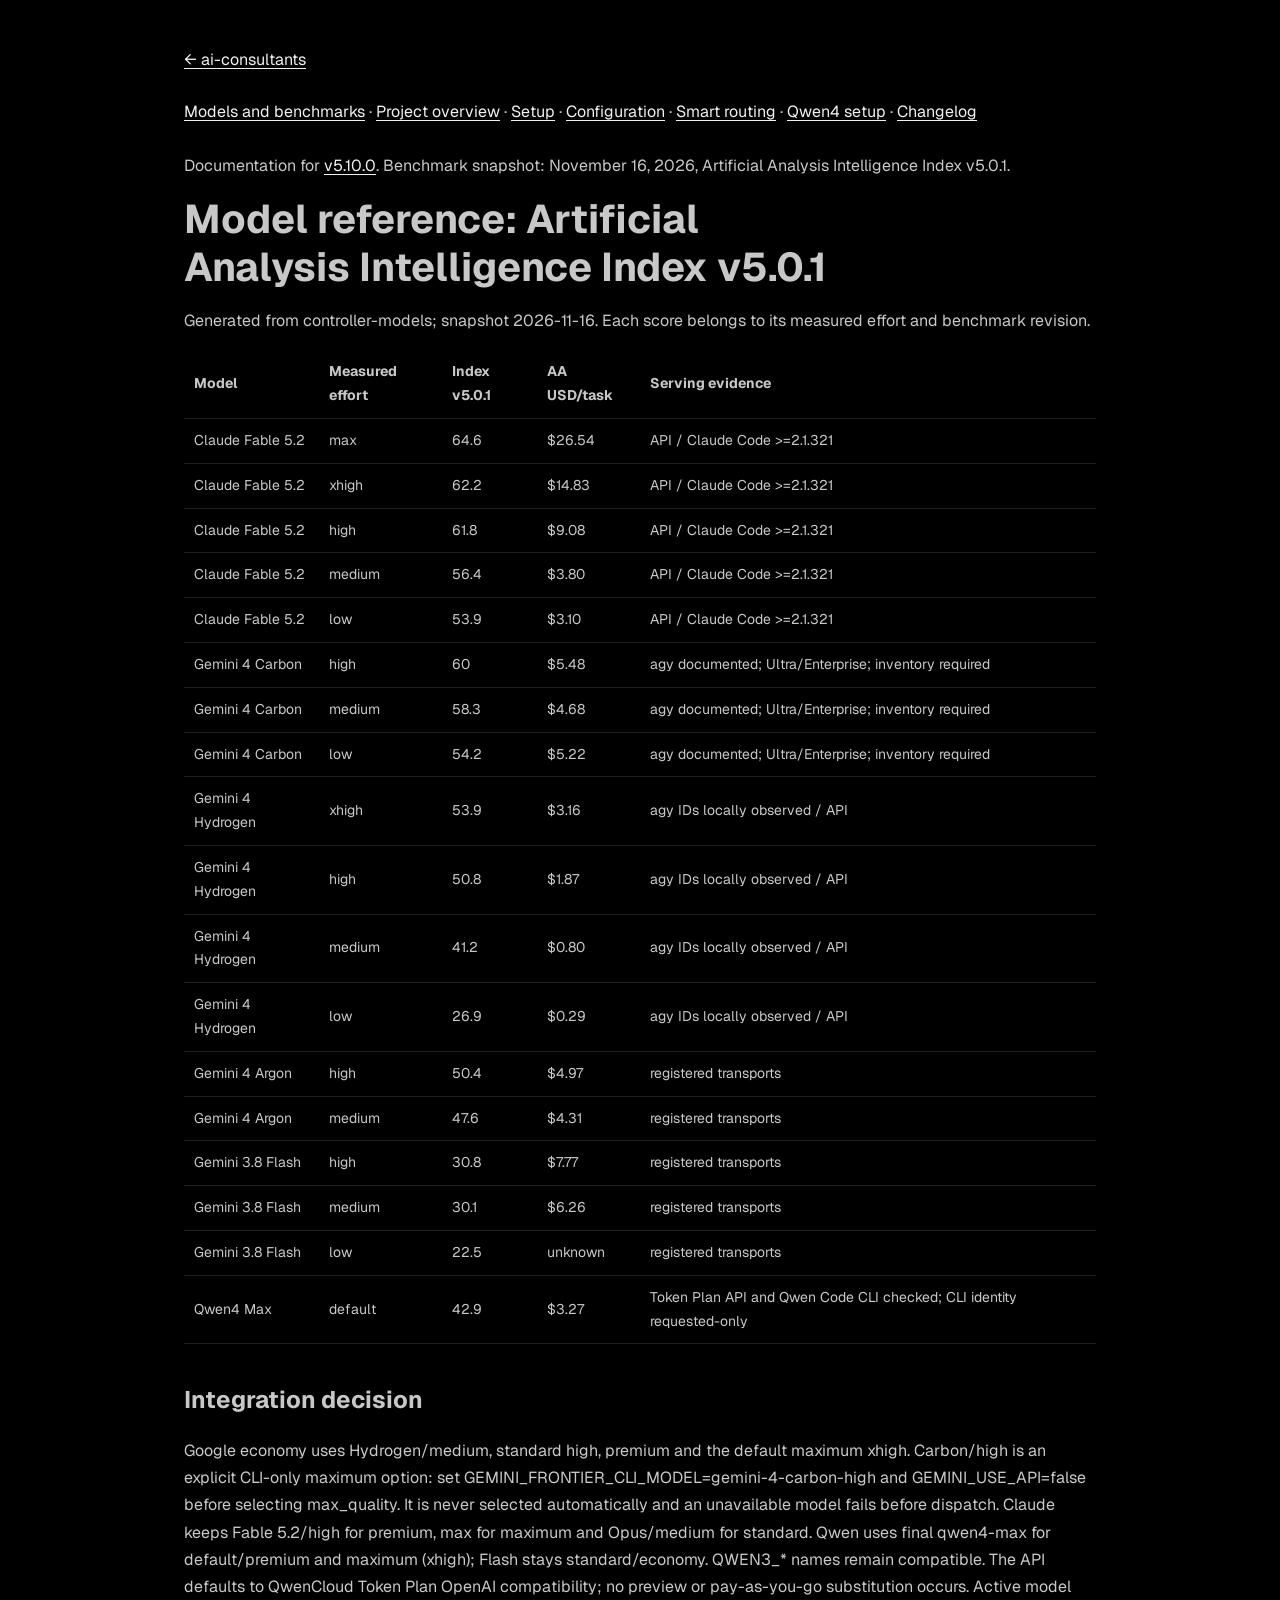
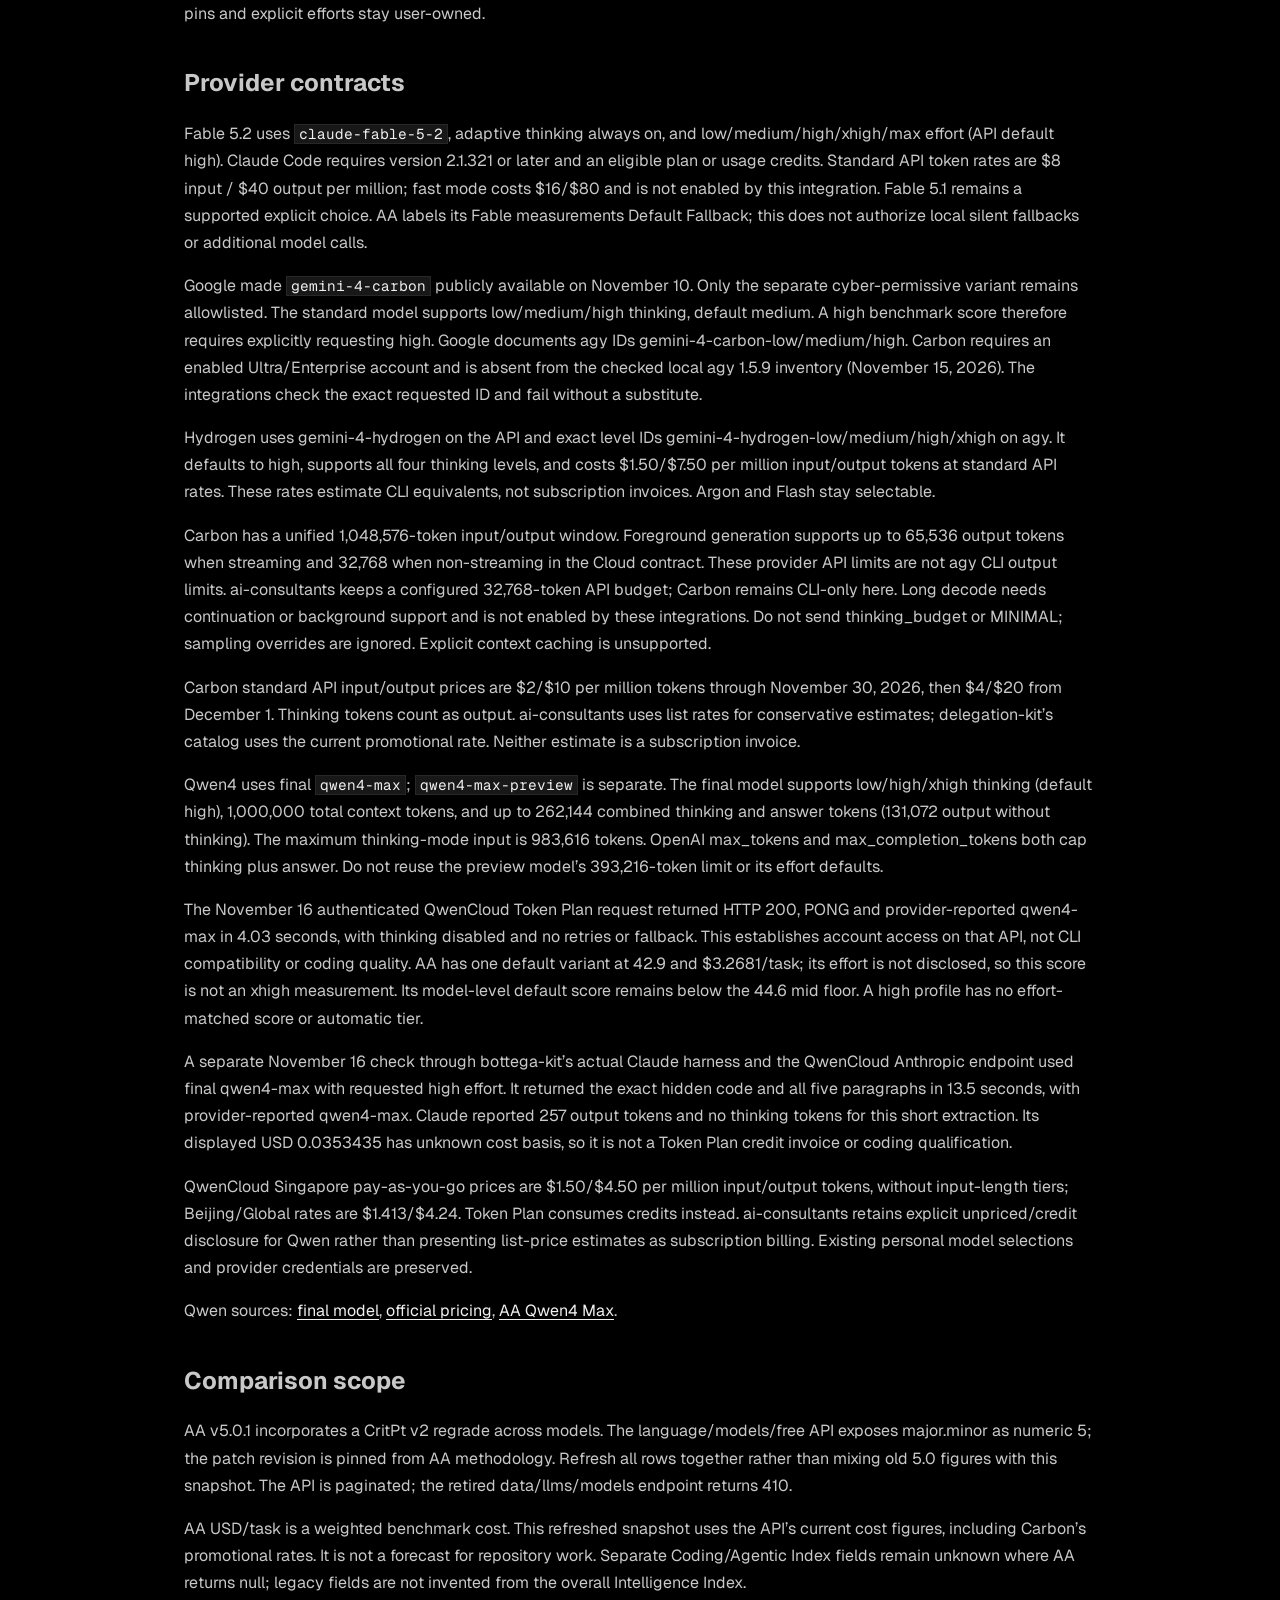
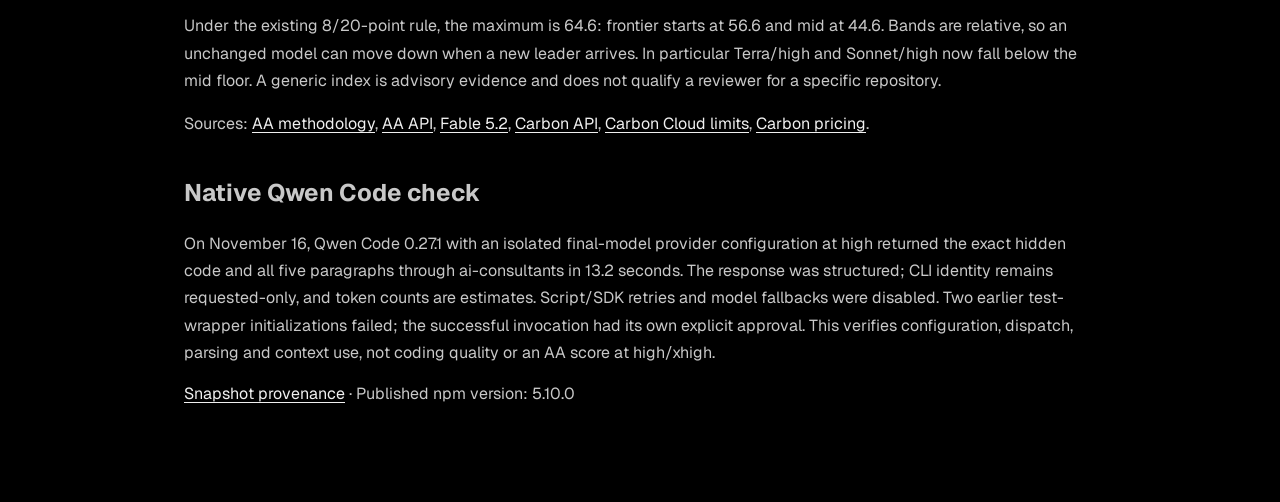
==== commit e6bf3b3a: "docs: publish ai-consultants 5.10.0 website Synchronize all seven released documentation pages, sour" ====
--- a/docs/index.html
+++ b/docs/index.html
@@ -4,7 +4,7 @@
     <meta charset="UTF-8">
     <meta name="viewport" content="width=device-width, initial-scale=1.0">
     <title>Models and benchmarks — ai-consultants</title>
-    <meta name="description" content="Released model documentation for Fable 5.2, Gemini 4 Hydrogen and Carbon, measured with Artificial Analysis v5.0.1.">
+    <meta name="description" content="Released model documentation for Qwen4 Max, measured with Artificial Analysis v5.0.1.">
     <meta name="theme-color" content="#000000">
 
     <!-- SEO -->
@@ -692,151 +692,165 @@
             *, *::before, *::after { transition: none !important; }
         }
     </style>
-<style>.preview{padding-top:48px;padding-bottom:80px;max-width:960px}.preview nav{margin:24px 0;line-height:2}.preview article{line-height:1.7;overflow-wrap:anywhere}.preview h1{font-size:2.5rem;line-height:1.2}.preview h2,.preview h3{margin:36px 0 14px}.preview p,.preview ul,.preview ol,.preview blockquote{margin:16px 0}.preview ul,.preview ol{padding-left:24px}.preview pre{overflow:auto;padding:16px;border:1px solid var(--border);margin:16px 0;white-space:pre}.preview table{border-collapse:collapse;min-width:600px;font-size:14px}.preview th,.preview td{padding:10px;text-align:left;border-bottom:1px solid var(--border)}.preview .table-scroll{overflow-x:auto}.preview blockquote{border-left:2px solid var(--text-muted);padding-left:16px}.preview a{text-decoration:underline}.preview code{font-size:.9em}.preview pre code{font-size:13px}</style></head><body><a class="skip-link" href="#main">Skip to content</a><main id="main" class="container preview"><a href="/">← ai-consultants</a><nav aria-label="Documentation"><a href="/docs/" aria-current="page">Models and benchmarks</a> · <a href="/docs/overview.html">Project overview</a> · <a href="/docs/setup.html">Setup</a> · <a href="/docs/configuration.html">Configuration</a> · <a href="/docs/routing.html">Smart routing</a> · <a href="/docs/changelog.html">Changelog</a></nav><article><p>Documentation for <a href="https://github.com/reasance/ai-consultants/releases/tag/v5.9.0">v5.9.0</a>. Benchmark snapshot: November 15, 2026, Artificial Analysis Intelligence Index v5.0.1.</p>
+<style>.preview{padding-top:48px;padding-bottom:80px;max-width:960px}.preview nav{margin:24px 0;line-height:2}.preview article{line-height:1.7;overflow-wrap:anywhere}.preview h1{font-size:2.5rem;line-height:1.2}.preview h2,.preview h3{margin:36px 0 14px}.preview p,.preview ul,.preview ol,.preview blockquote{margin:16px 0}.preview ul,.preview ol{padding-left:24px}.preview pre{overflow:auto;padding:16px;border:1px solid var(--border);margin:16px 0;white-space:pre}.preview table{border-collapse:collapse;min-width:600px;font-size:14px}.preview th,.preview td{padding:10px;text-align:left;border-bottom:1px solid var(--border)}.preview .table-scroll{overflow-x:auto}.preview blockquote{border-left:2px solid var(--text-muted);padding-left:16px}.preview a{text-decoration:underline}.preview code{font-size:.9em}.preview pre code{font-size:13px}</style></head><body><a class="skip-link" href="#main">Skip to content</a><main id="main" class="container preview"><a href="/">← ai-consultants</a><nav aria-label="Documentation"><a href="/docs/" aria-current="page">Models and benchmarks</a> · <a href="/docs/overview.html">Project overview</a> · <a href="/docs/setup.html">Setup</a> · <a href="/docs/configuration.html">Configuration</a> · <a href="/docs/routing.html">Smart routing</a> · <a href="/docs/recipes.html">Qwen4 setup</a> · <a href="/docs/changelog.html">Changelog</a></nav><article><p>Documentation for <a href="https://github.com/reasance/ai-consultants/releases/tag/v5.10.0">v5.10.0</a>. Benchmark snapshot: November 16, 2026, Artificial Analysis Intelligence Index v5.0.1.</p>
 <h1 id="model-reference-artificial-analysis-intelligence-index-v501">Model reference: Artificial Analysis Intelligence Index v5.0.1</h1>
-<p>Generated from controller-models; snapshot 2026-11-15. Each score belongs to its measured effort and benchmark revision.</p>
-
-
-
-
-
-
-
-
-
-
-
-
-
-
-
-
-
-
-
-
-
-
-
-
-
-
-
-
-
-
-
-
-
-
-
-
-
-
-
-
-
-
-
-
-
-
-
-
-
-
-
-
-
-
-
-
-
-
-
-
-
-
-
-
-
-
-
-
-
-
-
-
-
-
-
-
-
-
-
-
-
-
-
-
-
-
-
-
-
-
-
-
-
-
-
-
-
-
-
-
-
-
-
-
-
-
-
-
-
-
-
-
-
-
-
-
-
-
-
-
-
-
-
-
-
-
-
-
-
-
-
-<div class="table-scroll"><table><thead><tr><th>Model</th><th>Measured effort</th><th align="right">Index v5.0.1</th><th align="right">AA USD/task</th><th>Serving evidence</th></tr></thead><tbody><tr><td>Claude Fable 5.2</td><td>max</td><td align="right">64.6</td><td align="right">$26.54</td><td>API / Claude Code >=2.1.321</td></tr><tr><td>Claude Fable 5.2</td><td>xhigh</td><td align="right">62.2</td><td align="right">$14.83</td><td>API / Claude Code >=2.1.321</td></tr><tr><td>Claude Fable 5.2</td><td>high</td><td align="right">61.8</td><td align="right">$9.08</td><td>API / Claude Code >=2.1.321</td></tr><tr><td>Claude Fable 5.2</td><td>medium</td><td align="right">56.4</td><td align="right">$3.80</td><td>API / Claude Code >=2.1.321</td></tr><tr><td>Claude Fable 5.2</td><td>low</td><td align="right">53.9</td><td align="right">$3.10</td><td>API / Claude Code >=2.1.321</td></tr><tr><td>Gemini 4 Carbon</td><td>high</td><td align="right">60</td><td align="right">$5.48</td><td>agy documented; Ultra/Enterprise; inventory required</td></tr><tr><td>Gemini 4 Carbon</td><td>medium</td><td align="right">58.3</td><td align="right">$4.68</td><td>agy documented; Ultra/Enterprise; inventory required</td></tr><tr><td>Gemini 4 Carbon</td><td>low</td><td align="right">54.2</td><td align="right">$5.22</td><td>agy documented; Ultra/Enterprise; inventory required</td></tr><tr><td>Gemini 4 Hydrogen</td><td>xhigh</td><td align="right">53.9</td><td align="right">$3.16</td><td>agy IDs locally observed / API</td></tr><tr><td>Gemini 4 Hydrogen</td><td>high</td><td align="right">50.8</td><td align="right">$1.87</td><td>agy IDs locally observed / API</td></tr><tr><td>Gemini 4 Hydrogen</td><td>medium</td><td align="right">41.2</td><td align="right">$0.80</td><td>agy IDs locally observed / API</td></tr><tr><td>Gemini 4 Hydrogen</td><td>low</td><td align="right">26.9</td><td align="right">$0.29</td><td>agy IDs locally observed / API</td></tr><tr><td>Gemini 4 Argon</td><td>high</td><td align="right">50.4</td><td align="right">$4.97</td><td>registered transports</td></tr><tr><td>Gemini 4 Argon</td><td>medium</td><td align="right">47.6</td><td align="right">$4.31</td><td>registered transports</td></tr><tr><td>Gemini 3.8 Flash</td><td>high</td><td align="right">30.8</td><td align="right">$7.77</td><td>registered transports</td></tr><tr><td>Gemini 3.8 Flash</td><td>medium</td><td align="right">30.1</td><td align="right">$6.26</td><td>registered transports</td></tr><tr><td>Gemini 3.8 Flash</td><td>low</td><td align="right">22.5</td><td align="right">unknown</td><td>registered transports</td></tr></tbody></table></div>
+<p>Generated from controller-models; snapshot 2026-11-16. Each score belongs to its measured effort and benchmark revision.</p>
+
+
+
+
+
+
+
+
+
+
+
+
+
+
+
+
+
+
+
+
+
+
+
+
+
+
+
+
+
+
+
+
+
+
+
+
+
+
+
+
+
+
+
+
+
+
+
+
+
+
+
+
+
+
+
+
+
+
+
+
+
+
+
+
+
+
+
+
+
+
+
+
+
+
+
+
+
+
+
+
+
+
+
+
+
+
+
+
+
+
+
+
+
+
+
+
+
+
+
+
+
+
+
+
+
+
+
+
+
+
+
+
+
+
+
+
+
+
+
+
+
+
+
+
+
+
+
+
+
+
+
+
+
+
+
+
+
+
+<div class="table-scroll"><table><thead><tr><th>Model</th><th>Measured effort</th><th align="right">Index v5.0.1</th><th align="right">AA USD/task</th><th>Serving evidence</th></tr></thead><tbody><tr><td>Claude Fable 5.2</td><td>max</td><td align="right">64.6</td><td align="right">$26.54</td><td>API / Claude Code >=2.1.321</td></tr><tr><td>Claude Fable 5.2</td><td>xhigh</td><td align="right">62.2</td><td align="right">$14.83</td><td>API / Claude Code >=2.1.321</td></tr><tr><td>Claude Fable 5.2</td><td>high</td><td align="right">61.8</td><td align="right">$9.08</td><td>API / Claude Code >=2.1.321</td></tr><tr><td>Claude Fable 5.2</td><td>medium</td><td align="right">56.4</td><td align="right">$3.80</td><td>API / Claude Code >=2.1.321</td></tr><tr><td>Claude Fable 5.2</td><td>low</td><td align="right">53.9</td><td align="right">$3.10</td><td>API / Claude Code >=2.1.321</td></tr><tr><td>Gemini 4 Carbon</td><td>high</td><td align="right">60</td><td align="right">$5.48</td><td>agy documented; Ultra/Enterprise; inventory required</td></tr><tr><td>Gemini 4 Carbon</td><td>medium</td><td align="right">58.3</td><td align="right">$4.68</td><td>agy documented; Ultra/Enterprise; inventory required</td></tr><tr><td>Gemini 4 Carbon</td><td>low</td><td align="right">54.2</td><td align="right">$5.22</td><td>agy documented; Ultra/Enterprise; inventory required</td></tr><tr><td>Gemini 4 Hydrogen</td><td>xhigh</td><td align="right">53.9</td><td align="right">$3.16</td><td>agy IDs locally observed / API</td></tr><tr><td>Gemini 4 Hydrogen</td><td>high</td><td align="right">50.8</td><td align="right">$1.87</td><td>agy IDs locally observed / API</td></tr><tr><td>Gemini 4 Hydrogen</td><td>medium</td><td align="right">41.2</td><td align="right">$0.80</td><td>agy IDs locally observed / API</td></tr><tr><td>Gemini 4 Hydrogen</td><td>low</td><td align="right">26.9</td><td align="right">$0.29</td><td>agy IDs locally observed / API</td></tr><tr><td>Gemini 4 Argon</td><td>high</td><td align="right">50.4</td><td align="right">$4.97</td><td>registered transports</td></tr><tr><td>Gemini 4 Argon</td><td>medium</td><td align="right">47.6</td><td align="right">$4.31</td><td>registered transports</td></tr><tr><td>Gemini 3.8 Flash</td><td>high</td><td align="right">30.8</td><td align="right">$7.77</td><td>registered transports</td></tr><tr><td>Gemini 3.8 Flash</td><td>medium</td><td align="right">30.1</td><td align="right">$6.26</td><td>registered transports</td></tr><tr><td>Gemini 3.8 Flash</td><td>low</td><td align="right">22.5</td><td align="right">unknown</td><td>registered transports</td></tr><tr><td>Qwen4 Max</td><td>default</td><td align="right">42.9</td><td align="right">$3.27</td><td>Token Plan API and Qwen Code CLI checked; CLI identity requested-only</td></tr></tbody></table></div>
 <h2 id="integration-decision">Integration decision</h2>
-<p>Google economy uses Hydrogen/medium, standard high, premium and the default maximum xhigh. Carbon/high is an explicit CLI-only maximum option: set GEMINI_FRONTIER_CLI_MODEL=gemini-4-carbon-high and GEMINI_USE_API=false before selecting max_quality. It is never selected automatically and an unavailable model fails before dispatch. Claude keeps Fable 5.2/high for premium, max for maximum and Opus/medium for standard. Active model pins and explicit efforts stay user-owned.</p>
+<p>Google economy uses Hydrogen/medium, standard high, premium and the default maximum xhigh. Carbon/high is an explicit CLI-only maximum option: set GEMINI_FRONTIER_CLI_MODEL=gemini-4-carbon-high and GEMINI_USE_API=false before selecting max_quality. It is never selected automatically and an unavailable model fails before dispatch. Claude keeps Fable 5.2/high for premium, max for maximum and Opus/medium for standard. Qwen uses final qwen4-max for default/premium and maximum (xhigh); Flash stays standard/economy. QWEN3_* names remain compatible. The API defaults to QwenCloud Token Plan OpenAI compatibility; no preview or pay-as-you-go substitution occurs. Active model pins and explicit efforts stay user-owned.</p>
 <h2 id="provider-contracts">Provider contracts</h2>
 <p>Fable 5.2 uses <code>claude-fable-5-2</code>, adaptive thinking always on, and low/medium/high/xhigh/max effort (API default high). Claude Code requires version 2.1.321 or later and an eligible plan or usage credits. Standard API token rates are $8 input / $40 output per million; fast mode costs $16/$80 and is not enabled by this integration. Fable 5.1 remains a supported explicit choice. AA labels its Fable measurements Default Fallback; this does not authorize local silent fallbacks or additional model calls.</p>
 <p>Google made <code>gemini-4-carbon</code> publicly available on November 10. Only the separate cyber-permissive variant remains allowlisted. The standard model supports low/medium/high thinking, default medium. A high benchmark score therefore requires explicitly requesting high. Google documents agy IDs gemini-4-carbon-low/medium/high. Carbon requires an enabled Ultra/Enterprise account and is absent from the checked local agy 1.5.9 inventory (November 15, 2026). The integrations check the exact requested ID and fail without a substitute.</p>
 <p>Hydrogen uses gemini-4-hydrogen on the API and exact level IDs gemini-4-hydrogen-low/medium/high/xhigh on agy. It defaults to high, supports all four thinking levels, and costs $1.50/$7.50 per million input/output tokens at standard API rates. These rates estimate CLI equivalents, not subscription invoices. Argon and Flash stay selectable.</p>
 <p>Carbon has a unified 1,048,576-token input/output window. Foreground generation supports up to 65,536 output tokens when streaming and 32,768 when non-streaming in the Cloud contract. These provider API limits are not agy CLI output limits. ai-consultants keeps a configured 32,768-token API budget; Carbon remains CLI-only here. Long decode needs continuation or background support and is not enabled by these integrations. Do not send thinking_budget or MINIMAL; sampling overrides are ignored. Explicit context caching is unsupported.</p>
 <p>Carbon standard API input/output prices are $2/$10 per million tokens through November 30, 2026, then $4/$20 from December 1. Thinking tokens count as output. ai-consultants uses list rates for conservative estimates; delegation-kit’s catalog uses the current promotional rate. Neither estimate is a subscription invoice.</p>
+<p>Qwen4 uses final <code>qwen4-max</code>; <code>qwen4-max-preview</code> is separate. The final model supports low/high/xhigh thinking (default high), 1,000,000 total context tokens, and up to 262,144 combined thinking and answer tokens (131,072 output without thinking). The maximum thinking-mode input is 983,616 tokens. OpenAI max_tokens and max_completion_tokens both cap thinking plus answer. Do not reuse the preview model’s 393,216-token limit or its effort defaults.</p>
+<p>The November 16 authenticated QwenCloud Token Plan request returned HTTP 200, PONG and provider-reported qwen4-max in 4.03 seconds, with thinking disabled and no retries or fallback. This establishes account access on that API, not CLI compatibility or coding quality. AA has one default variant at 42.9 and $3.2681/task; its effort is not disclosed, so this score is not an xhigh measurement. Its model-level default score remains below the 44.6 mid floor. A high profile has no effort-matched score or automatic tier.</p>
+<p>A separate November 16 check through bottega-kit’s actual Claude harness and the QwenCloud Anthropic endpoint used final qwen4-max with requested high effort. It returned the exact hidden code and all five paragraphs in 13.5 seconds, with provider-reported qwen4-max. Claude reported 257 output tokens and no thinking tokens for this short extraction. Its displayed USD 0.0353435 has unknown cost basis, so it is not a Token Plan credit invoice or coding qualification.</p>
+<p>QwenCloud Singapore pay-as-you-go prices are $1.50/$4.50 per million input/output tokens, without input-length tiers; Beijing/Global rates are $1.413/$4.24. Token Plan consumes credits instead. ai-consultants retains explicit unpriced/credit disclosure for Qwen rather than presenting list-price estimates as subscription billing. Existing personal model selections and provider credentials are preserved.</p>
+<p>Qwen sources: <a href="https://docs.qwencloud.com/developer-guides/getting-started/latest-model">final model</a>, <a href="https://docs.qwencloud.com/developer-guides/getting-started/pricing">official pricing</a>, <a href="https://artificialanalysis.ai/models/qwen4-max">AA Qwen4 Max</a>.</p>
 <h2 id="comparison-scope">Comparison scope</h2>
 <p>AA v5.0.1 incorporates a CritPt v2 regrade across models. The language/models/free API exposes major.minor as numeric 5; the patch revision is pinned from AA methodology. Refresh all rows together rather than mixing old 5.0 figures with this snapshot. The API is paginated; the retired data/llms/models endpoint returns 410.</p>
 <p>AA USD/task is a weighted benchmark cost. This refreshed snapshot uses the API’s current cost figures, including Carbon’s promotional rates. It is not a forecast for repository work. Separate Coding/Agentic Index fields remain unknown where AA returns null; legacy fields are not invented from the overall Intelligence Index.</p>
 <p>Under the existing 8/20-point rule, the maximum is 64.6: frontier starts at 56.6 and mid at 44.6. Bands are relative, so an unchanged model can move down when a new leader arrives. In particular Terra/high and Sonnet/high now fall below the mid floor. A generic index is advisory evidence and does not qualify a reviewer for a specific repository.</p>
-<p>Sources: <a href="https://artificialanalysis.ai/methodology/intelligence-benchmarking">AA methodology</a>, <a href="https://artificialanalysis.ai/data-api/docs/reference">AA API</a>, <a href="https://platform.claude.com/docs/en/models/fable-5-2/overview">Fable 5.2</a>, <a href="https://aistudio.google.com/docs/models/gemini-4-carbon">Carbon API</a>, <a href="https://docs.cloud.google.com/gemini-enterprise-agent-platform/models/gemini/4-carbon">Carbon Cloud limits</a>, <a href="https://aistudio.google.com/docs/pricing#gemini-4-carbon">Carbon pricing</a>.</p></article><p><a href="/docs/snapshot.json">Snapshot provenance</a> · Published npm version: 5.9.0</p></main></body></html>
+<p>Sources: <a href="https://artificialanalysis.ai/methodology/intelligence-benchmarking">AA methodology</a>, <a href="https://artificialanalysis.ai/data-api/docs/reference">AA API</a>, <a href="https://platform.claude.com/docs/en/models/fable-5-2/overview">Fable 5.2</a>, <a href="https://aistudio.google.com/docs/models/gemini-4-carbon">Carbon API</a>, <a href="https://docs.cloud.google.com/gemini-enterprise-agent-platform/models/gemini/4-carbon">Carbon Cloud limits</a>, <a href="https://aistudio.google.com/docs/pricing#gemini-4-carbon">Carbon pricing</a>.</p>
+<h2 id="native-qwen-code-check">Native Qwen Code check</h2>
+<p>On November 16, Qwen Code 0.27.1 with an isolated final-model provider configuration at high returned the exact hidden code and all five paragraphs through ai-consultants in 13.2 seconds. The response was structured; CLI identity remains requested-only, and token counts are estimates. Script/SDK retries and model fallbacks were disabled. Two earlier test-wrapper initializations failed; the successful invocation had its own explicit approval. This verifies configuration, dispatch, parsing and context use, not coding quality or an AA score at high/xhigh.</p></article><p><a href="/docs/snapshot.json">Snapshot provenance</a> · Published npm version: 5.10.0</p></main></body></html>
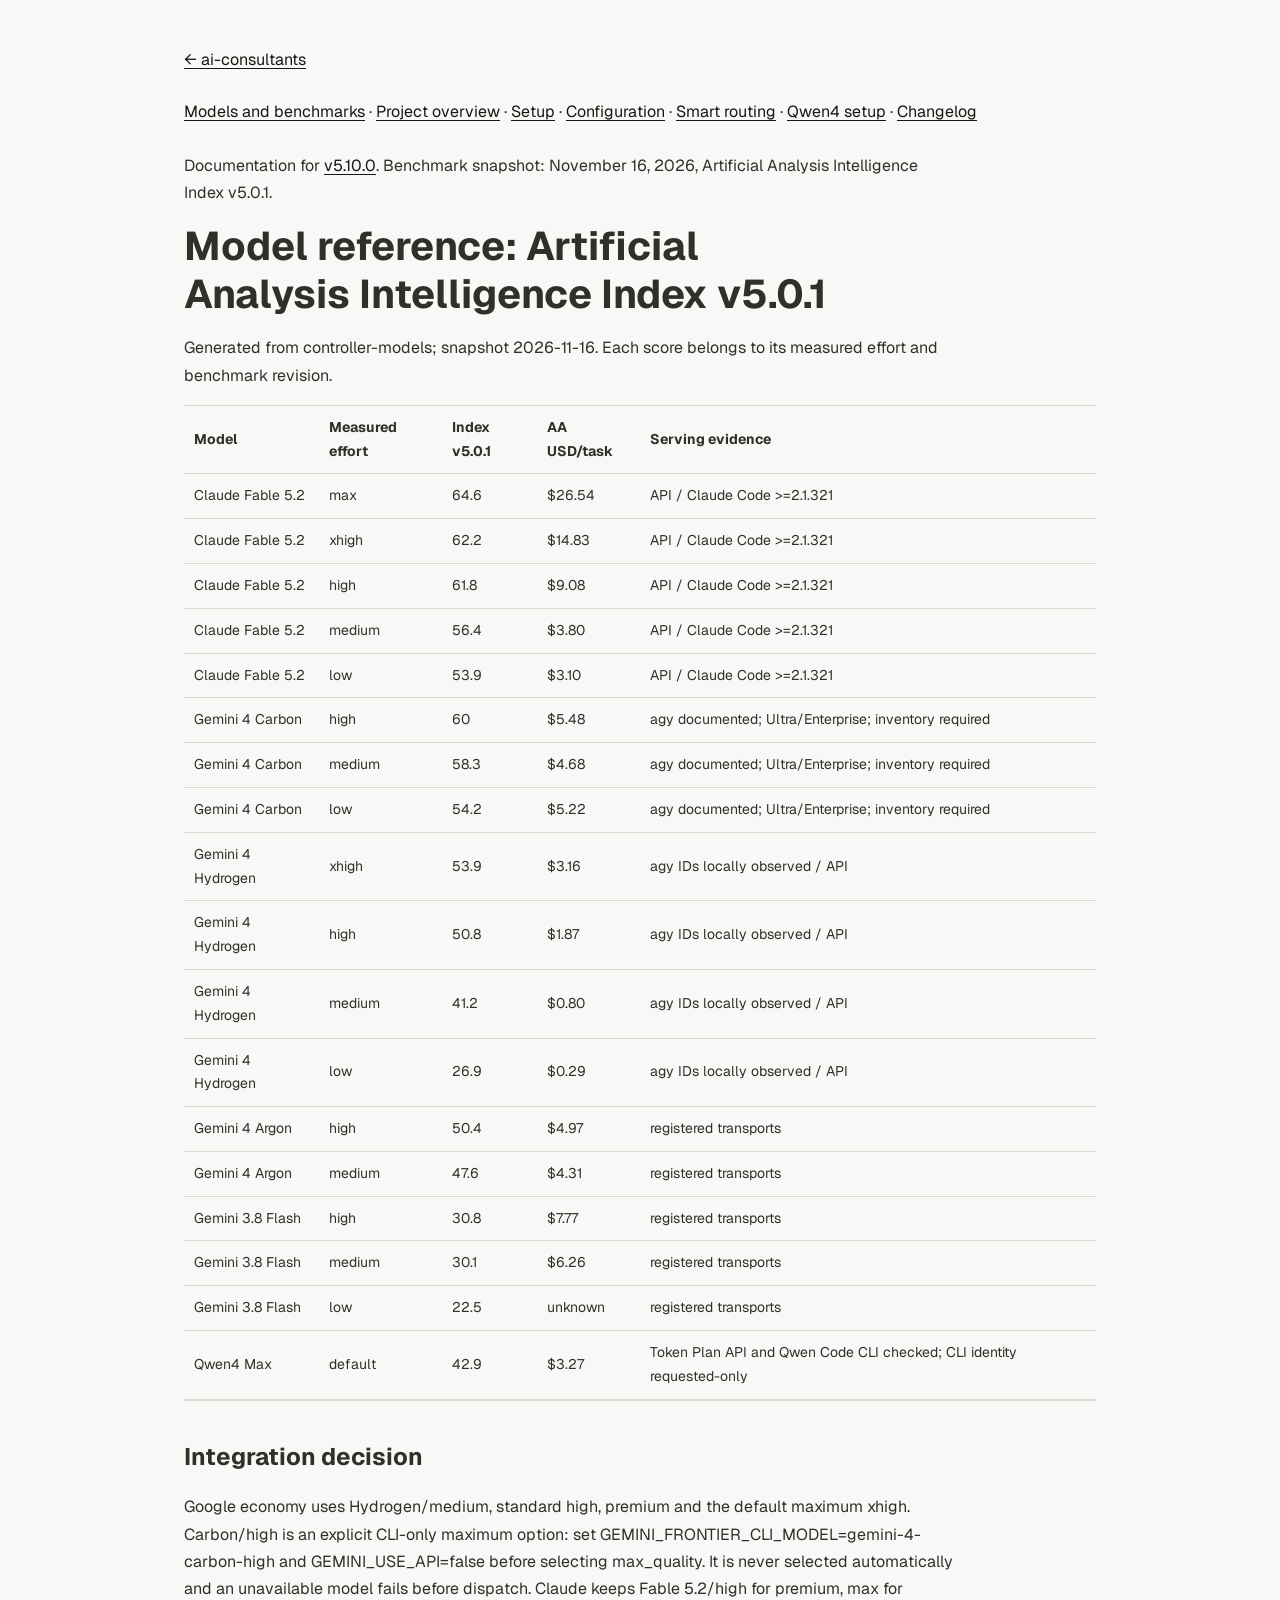
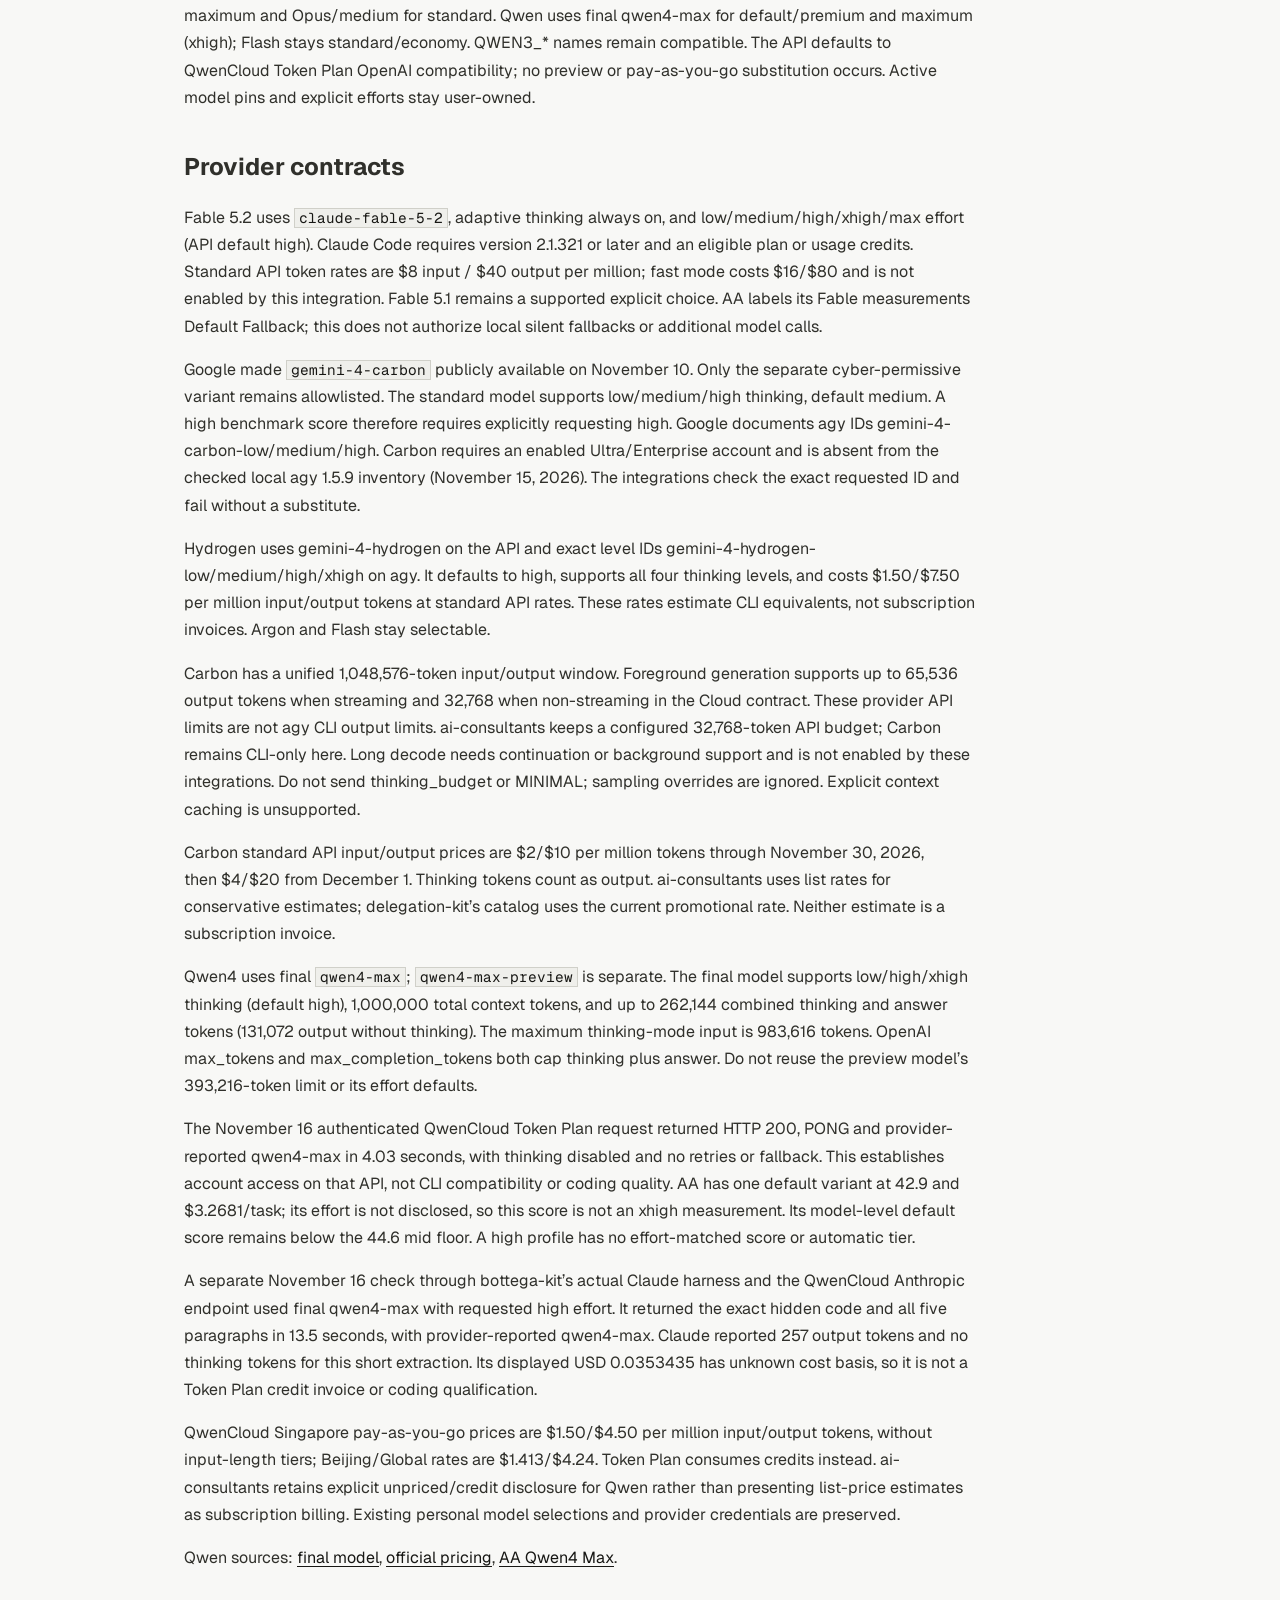
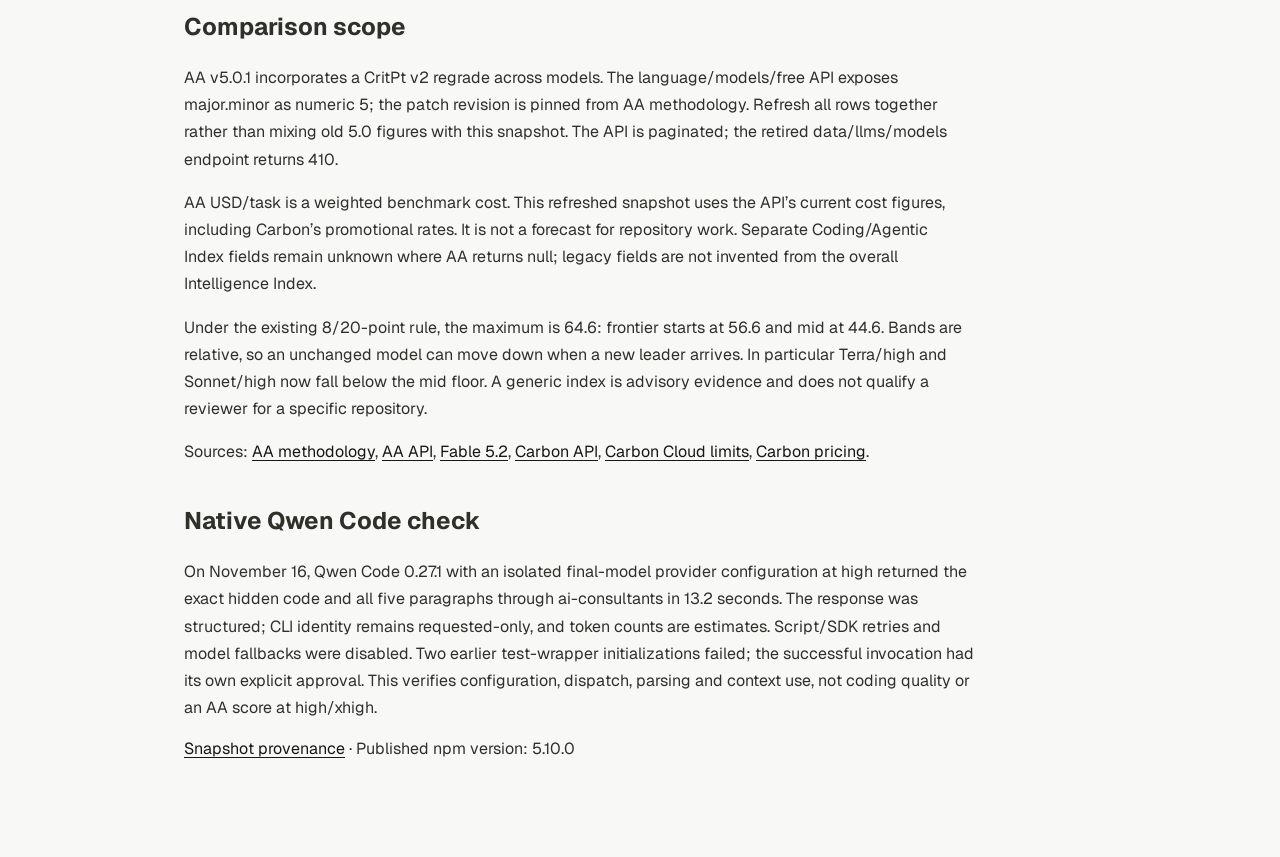
==== commit cc821eb6: "Improve showcase onboarding and video controls" ====
--- a/docs/index.html
+++ b/docs/index.html
@@ -5,7 +5,8 @@
     <meta name="viewport" content="width=device-width, initial-scale=1.0">
     <title>Models and benchmarks — ai-consultants</title>
     <meta name="description" content="Released model documentation for Qwen4 Max, measured with Artificial Analysis v5.0.1.">
-    <meta name="theme-color" content="#000000">
+    <meta name="theme-color" content="#000000" media="(prefers-color-scheme: dark)">
+    <meta name="theme-color" content="#f8f8f6" media="(prefers-color-scheme: light)">
 
     <!-- SEO -->
     <link rel="canonical" href="https://aiconsultants.sh/docs/">
@@ -53,19 +54,6 @@
         *, *::before, *::after { margin: 0; padding: 0; box-sizing: border-box; }
 
         :root {
-            color-scheme: dark;
-            --bg: #000000;
-            --bg-elevated: #181818;
-            --bg-card: #1F1F1F;
-            --border: #1F1F1F;
-            --border-light: #272727;
-            --border-strong: #313131;
-            --border-bright: #e6e6e6;
-            --text: #f0f0f0;
-            --text-body: #c8c8c8;
-            --text-secondary: #b0b0b0;
-            --text-muted: #9a9a9a;      /* about 7:1 on --bg */
-            --accent: #e9b250;          /* one meaning only: raised by only one model */
             --font-body: 'Geist', system-ui, -apple-system, sans-serif;
             --font-mono: 'Geist Mono', ui-monospace, SFMono-Regular, Menlo, monospace;
             --gutter: 24px;
@@ -138,9 +126,7 @@
         /* The blurred surface lives on a pseudo element, so the fixed mobile panel is not trapped by backdrop-filter */
         .nav-inner::before {
             content: ""; position: absolute; inset: 0; z-index: -1;
-            background: rgba(0, 0, 0, 0.72);
-            -webkit-backdrop-filter: blur(12px);
-            backdrop-filter: blur(12px);
+            background: var(--bg);
             border: 1px solid var(--border-light);
         }
 
@@ -246,9 +232,6 @@
             font-size: 36px; line-height: 40px;
             font-weight: 600; letter-spacing: -0.03em;
             color: var(--text);
-            background: linear-gradient(90deg, #FFFFFF, #9B9B9B);
-            -webkit-background-clip: text; background-clip: text;
-            -webkit-text-fill-color: transparent;
             max-width: 680px;
             margin-bottom: 24px;
         }
@@ -264,7 +247,7 @@
         .cmd-hero {
             background: var(--bg);
             border-color: var(--border-bright);
-            color: #fff;
+            color: var(--text);
         }
         .cmd-hero .copy {
             font-size: 14px; line-height: 20px;
@@ -272,7 +255,7 @@
             background: var(--text); color: var(--bg);
             border-color: var(--text);
         }
-        .cmd-hero .copy:hover { background: #fff; border-color: #fff; }
+        .cmd-hero .copy:hover { background: var(--text-body); border-color: var(--text-body); }
 
         .card-video { display: block; width: 100%; height: auto; background: var(--bg); border-bottom: 1px solid var(--border); }
         .cmd-hero + .cmd-hero { margin-top: 8px; }
@@ -372,8 +355,8 @@
         .diagram text { font-family: var(--font-mono); font-size: 14px; fill: var(--text-body); transition: fill 0.3s var(--ease); }
         .diagram text.strong, .diagram .lit text { fill: var(--text); }
         .diagram text.dim { fill: var(--text-muted); }
-        .diagram .pulse { fill: #fff; opacity: 0; }
-        .diagram .halo { fill: #fff; opacity: 0; }
+        .diagram .pulse { fill: var(--text); opacity: 0; }
+        .diagram .halo { fill: var(--text); opacity: 0; }
 
         .steps { list-style: none; display: grid; gap: 32px; }
         .step { display: grid; grid-template-columns: 48px minmax(0, 1fr); gap: 16px; }
@@ -692,7 +675,8 @@
             *, *::before, *::after { transition: none !important; }
         }
     </style>
-<style>.preview{padding-top:48px;padding-bottom:80px;max-width:960px}.preview nav{margin:24px 0;line-height:2}.preview article{line-height:1.7;overflow-wrap:anywhere}.preview h1{font-size:2.5rem;line-height:1.2}.preview h2,.preview h3{margin:36px 0 14px}.preview p,.preview ul,.preview ol,.preview blockquote{margin:16px 0}.preview ul,.preview ol{padding-left:24px}.preview pre{overflow:auto;padding:16px;border:1px solid var(--border);margin:16px 0;white-space:pre}.preview table{border-collapse:collapse;min-width:600px;font-size:14px}.preview th,.preview td{padding:10px;text-align:left;border-bottom:1px solid var(--border)}.preview .table-scroll{overflow-x:auto}.preview blockquote{border-left:2px solid var(--text-muted);padding-left:16px}.preview a{text-decoration:underline}.preview code{font-size:.9em}.preview pre code{font-size:13px}</style></head><body><a class="skip-link" href="#main">Skip to content</a><main id="main" class="container preview"><a href="/">← ai-consultants</a><nav aria-label="Documentation"><a href="/docs/" aria-current="page">Models and benchmarks</a> · <a href="/docs/overview.html">Project overview</a> · <a href="/docs/setup.html">Setup</a> · <a href="/docs/configuration.html">Configuration</a> · <a href="/docs/routing.html">Smart routing</a> · <a href="/docs/recipes.html">Qwen4 setup</a> · <a href="/docs/changelog.html">Changelog</a></nav><article><p>Documentation for <a href="https://github.com/reasance/ai-consultants/releases/tag/v5.10.0">v5.10.0</a>. Benchmark snapshot: November 16, 2026, Artificial Analysis Intelligence Index v5.0.1.</p>
+<style>.preview{padding-top:48px;padding-bottom:80px;max-width:960px}.preview nav{margin:24px 0;line-height:2}.preview article{line-height:1.7;overflow-wrap:anywhere}.preview h1{font-size:2.5rem;line-height:1.2}.preview h2,.preview h3{margin:36px 0 14px}.preview p,.preview ul,.preview ol,.preview blockquote{margin:16px 0}.preview ul,.preview ol{padding-left:24px}.preview pre{overflow:auto;padding:16px;border:1px solid var(--border);margin:16px 0;white-space:pre}.preview table{border-collapse:collapse;min-width:600px;font-size:14px}.preview th,.preview td{padding:10px;text-align:left;border-bottom:1px solid var(--border)}.preview .table-scroll{overflow-x:auto}.preview blockquote{border-left:2px solid var(--text-muted);padding-left:16px}.preview a{text-decoration:underline}.preview code{font-size:.9em}.preview pre code{font-size:13px}</style>    <link rel="stylesheet" href="/site-tokens.css">
+</head><body><a class="skip-link" href="#main">Skip to content</a><main id="main" class="container preview"><a href="/">← ai-consultants</a><nav aria-label="Documentation"><a href="/docs/" aria-current="page">Models and benchmarks</a> · <a href="/docs/overview.html">Project overview</a> · <a href="/docs/setup.html">Setup</a> · <a href="/docs/configuration.html">Configuration</a> · <a href="/docs/routing.html">Smart routing</a> · <a href="/docs/recipes.html">Qwen4 setup</a> · <a href="/docs/changelog.html">Changelog</a></nav><article><p>Documentation for <a href="https://github.com/reasance/ai-consultants/releases/tag/v5.10.0">v5.10.0</a>. Benchmark snapshot: November 16, 2026, Artificial Analysis Intelligence Index v5.0.1.</p>
 <h1 id="model-reference-artificial-analysis-intelligence-index-v501">Model reference: Artificial Analysis Intelligence Index v5.0.1</h1>
 <p>Generated from controller-models; snapshot 2026-11-16. Each score belongs to its measured effort and benchmark revision.</p>
 
@@ -833,7 +817,7 @@
 
 
 
-<div class="table-scroll"><table><thead><tr><th>Model</th><th>Measured effort</th><th align="right">Index v5.0.1</th><th align="right">AA USD/task</th><th>Serving evidence</th></tr></thead><tbody><tr><td>Claude Fable 5.2</td><td>max</td><td align="right">64.6</td><td align="right">$26.54</td><td>API / Claude Code >=2.1.321</td></tr><tr><td>Claude Fable 5.2</td><td>xhigh</td><td align="right">62.2</td><td align="right">$14.83</td><td>API / Claude Code >=2.1.321</td></tr><tr><td>Claude Fable 5.2</td><td>high</td><td align="right">61.8</td><td align="right">$9.08</td><td>API / Claude Code >=2.1.321</td></tr><tr><td>Claude Fable 5.2</td><td>medium</td><td align="right">56.4</td><td align="right">$3.80</td><td>API / Claude Code >=2.1.321</td></tr><tr><td>Claude Fable 5.2</td><td>low</td><td align="right">53.9</td><td align="right">$3.10</td><td>API / Claude Code >=2.1.321</td></tr><tr><td>Gemini 4 Carbon</td><td>high</td><td align="right">60</td><td align="right">$5.48</td><td>agy documented; Ultra/Enterprise; inventory required</td></tr><tr><td>Gemini 4 Carbon</td><td>medium</td><td align="right">58.3</td><td align="right">$4.68</td><td>agy documented; Ultra/Enterprise; inventory required</td></tr><tr><td>Gemini 4 Carbon</td><td>low</td><td align="right">54.2</td><td align="right">$5.22</td><td>agy documented; Ultra/Enterprise; inventory required</td></tr><tr><td>Gemini 4 Hydrogen</td><td>xhigh</td><td align="right">53.9</td><td align="right">$3.16</td><td>agy IDs locally observed / API</td></tr><tr><td>Gemini 4 Hydrogen</td><td>high</td><td align="right">50.8</td><td align="right">$1.87</td><td>agy IDs locally observed / API</td></tr><tr><td>Gemini 4 Hydrogen</td><td>medium</td><td align="right">41.2</td><td align="right">$0.80</td><td>agy IDs locally observed / API</td></tr><tr><td>Gemini 4 Hydrogen</td><td>low</td><td align="right">26.9</td><td align="right">$0.29</td><td>agy IDs locally observed / API</td></tr><tr><td>Gemini 4 Argon</td><td>high</td><td align="right">50.4</td><td align="right">$4.97</td><td>registered transports</td></tr><tr><td>Gemini 4 Argon</td><td>medium</td><td align="right">47.6</td><td align="right">$4.31</td><td>registered transports</td></tr><tr><td>Gemini 3.8 Flash</td><td>high</td><td align="right">30.8</td><td align="right">$7.77</td><td>registered transports</td></tr><tr><td>Gemini 3.8 Flash</td><td>medium</td><td align="right">30.1</td><td align="right">$6.26</td><td>registered transports</td></tr><tr><td>Gemini 3.8 Flash</td><td>low</td><td align="right">22.5</td><td align="right">unknown</td><td>registered transports</td></tr><tr><td>Qwen4 Max</td><td>default</td><td align="right">42.9</td><td align="right">$3.27</td><td>Token Plan API and Qwen Code CLI checked; CLI identity requested-only</td></tr></tbody></table></div>
+<div class="table-scroll" tabindex="0" role="region" aria-label="Table 1: Model"><table><thead><tr><th>Model</th><th>Measured effort</th><th align="right">Index v5.0.1</th><th align="right">AA USD/task</th><th>Serving evidence</th></tr></thead><tbody><tr><td>Claude Fable 5.2</td><td>max</td><td align="right">64.6</td><td align="right">$26.54</td><td>API / Claude Code >=2.1.321</td></tr><tr><td>Claude Fable 5.2</td><td>xhigh</td><td align="right">62.2</td><td align="right">$14.83</td><td>API / Claude Code >=2.1.321</td></tr><tr><td>Claude Fable 5.2</td><td>high</td><td align="right">61.8</td><td align="right">$9.08</td><td>API / Claude Code >=2.1.321</td></tr><tr><td>Claude Fable 5.2</td><td>medium</td><td align="right">56.4</td><td align="right">$3.80</td><td>API / Claude Code >=2.1.321</td></tr><tr><td>Claude Fable 5.2</td><td>low</td><td align="right">53.9</td><td align="right">$3.10</td><td>API / Claude Code >=2.1.321</td></tr><tr><td>Gemini 4 Carbon</td><td>high</td><td align="right">60</td><td align="right">$5.48</td><td>agy documented; Ultra/Enterprise; inventory required</td></tr><tr><td>Gemini 4 Carbon</td><td>medium</td><td align="right">58.3</td><td align="right">$4.68</td><td>agy documented; Ultra/Enterprise; inventory required</td></tr><tr><td>Gemini 4 Carbon</td><td>low</td><td align="right">54.2</td><td align="right">$5.22</td><td>agy documented; Ultra/Enterprise; inventory required</td></tr><tr><td>Gemini 4 Hydrogen</td><td>xhigh</td><td align="right">53.9</td><td align="right">$3.16</td><td>agy IDs locally observed / API</td></tr><tr><td>Gemini 4 Hydrogen</td><td>high</td><td align="right">50.8</td><td align="right">$1.87</td><td>agy IDs locally observed / API</td></tr><tr><td>Gemini 4 Hydrogen</td><td>medium</td><td align="right">41.2</td><td align="right">$0.80</td><td>agy IDs locally observed / API</td></tr><tr><td>Gemini 4 Hydrogen</td><td>low</td><td align="right">26.9</td><td align="right">$0.29</td><td>agy IDs locally observed / API</td></tr><tr><td>Gemini 4 Argon</td><td>high</td><td align="right">50.4</td><td align="right">$4.97</td><td>registered transports</td></tr><tr><td>Gemini 4 Argon</td><td>medium</td><td align="right">47.6</td><td align="right">$4.31</td><td>registered transports</td></tr><tr><td>Gemini 3.8 Flash</td><td>high</td><td align="right">30.8</td><td align="right">$7.77</td><td>registered transports</td></tr><tr><td>Gemini 3.8 Flash</td><td>medium</td><td align="right">30.1</td><td align="right">$6.26</td><td>registered transports</td></tr><tr><td>Gemini 3.8 Flash</td><td>low</td><td align="right">22.5</td><td align="right">unknown</td><td>registered transports</td></tr><tr><td>Qwen4 Max</td><td>default</td><td align="right">42.9</td><td align="right">$3.27</td><td>Token Plan API and Qwen Code CLI checked; CLI identity requested-only</td></tr></tbody></table></div>
 <h2 id="integration-decision">Integration decision</h2>
 <p>Google economy uses Hydrogen/medium, standard high, premium and the default maximum xhigh. Carbon/high is an explicit CLI-only maximum option: set GEMINI_FRONTIER_CLI_MODEL=gemini-4-carbon-high and GEMINI_USE_API=false before selecting max_quality. It is never selected automatically and an unavailable model fails before dispatch. Claude keeps Fable 5.2/high for premium, max for maximum and Opus/medium for standard. Qwen uses final qwen4-max for default/premium and maximum (xhigh); Flash stays standard/economy. QWEN3_* names remain compatible. The API defaults to QwenCloud Token Plan OpenAI compatibility; no preview or pay-as-you-go substitution occurs. Active model pins and explicit efforts stay user-owned.</p>
 <h2 id="provider-contracts">Provider contracts</h2>
--- a/site-tokens.css
+++ b/site-tokens.css
@@ -0,0 +1,51 @@
+:root {
+  color-scheme: dark light;
+  --bg: #000000;
+  --bg-elevated: #181818;
+  --bg-card: #1F1F1F;
+  --border: #1F1F1F;
+  --border-light: #272727;
+  --border-strong: #313131;
+  --border-bright: #e6e6e6;
+  --text: #f0f0f0;
+  --text-body: #c8c8c8;
+  --text-secondary: #b0b0b0;
+  --text-muted: #9a9a9a;      /* about 7:1 on --bg */
+  --accent: #e9b250;          /* one meaning only: raised by only one model */
+}
+
+@media (prefers-color-scheme: light) {
+  :root {
+    color-scheme: light dark;
+    --bg: #f8f8f6;
+    --bg-elevated: #efefeb;
+    --bg-card: #e8e8e2;
+    --border: #d9d9d2;
+    --border-light: #d0d0c9;
+    --border-strong: #8a8a81;
+    --border-bright: #595951;
+    --text: #171714;
+    --text-body: #30302b;
+    --text-secondary: #45453e;
+    --text-muted: #57574e;
+    --accent: #79530e;
+  }
+}
+
+.preview article > :is(p, ul, ol, blockquote) { max-width: 72ch; }
+.preview article pre { white-space: pre-wrap; overflow-wrap: anywhere; }
+.preview article pre code { white-space: inherit; padding: 0; border: 0; background: transparent; }
+.preview .table-scroll { border-block: 1px solid var(--border); }
+.quickstart {
+  margin-block: 1.5rem 2.5rem;
+  border: 1px solid var(--border-light);
+  background: var(--bg-elevated);
+  padding: 1rem clamp(1rem, 4vw, 1.5rem);
+}
+.preview .quickstart > :first-child { margin-top: 0; }
+.preview .quickstart > :last-child { margin-bottom: 0; }
+::selection { background: var(--text); color: var(--bg); }
+
+@media (pointer: coarse) {
+  .menu-btn, .copy, .show-all { min-block-size: 44px; }
+}
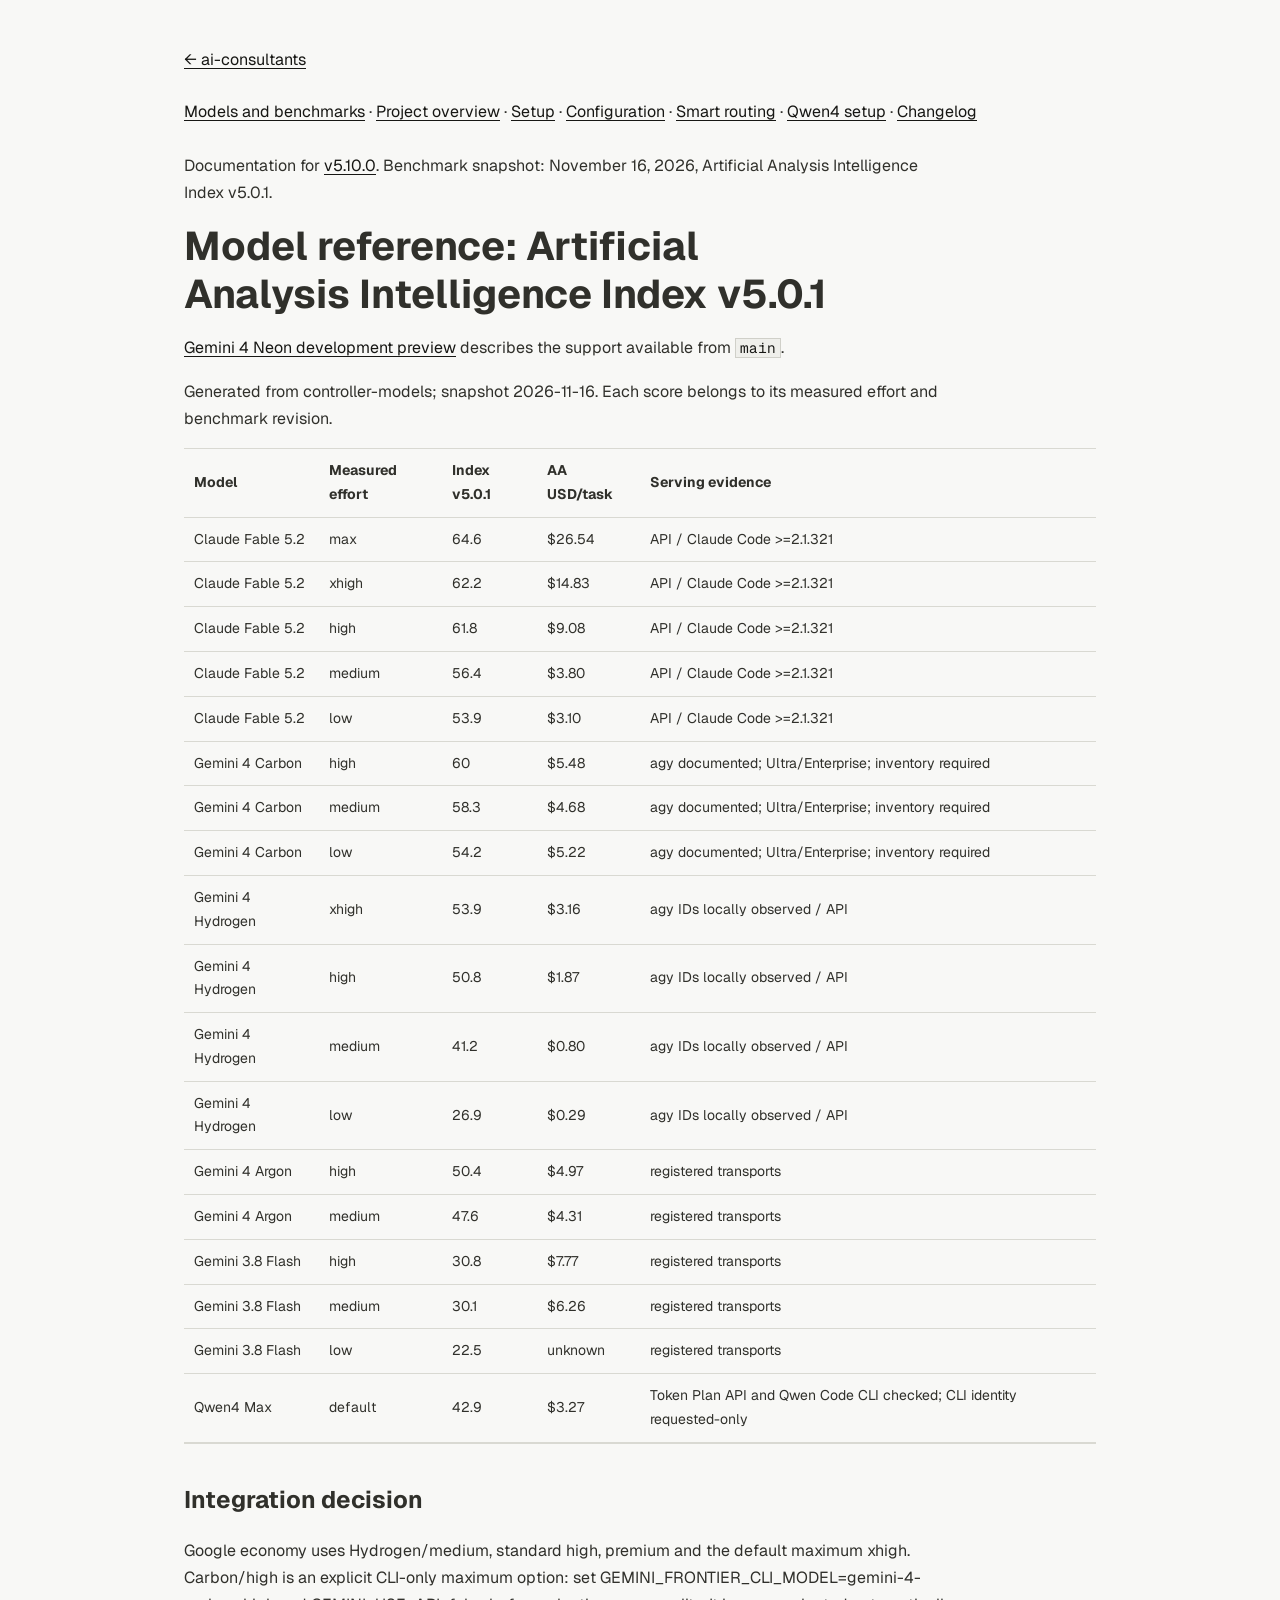
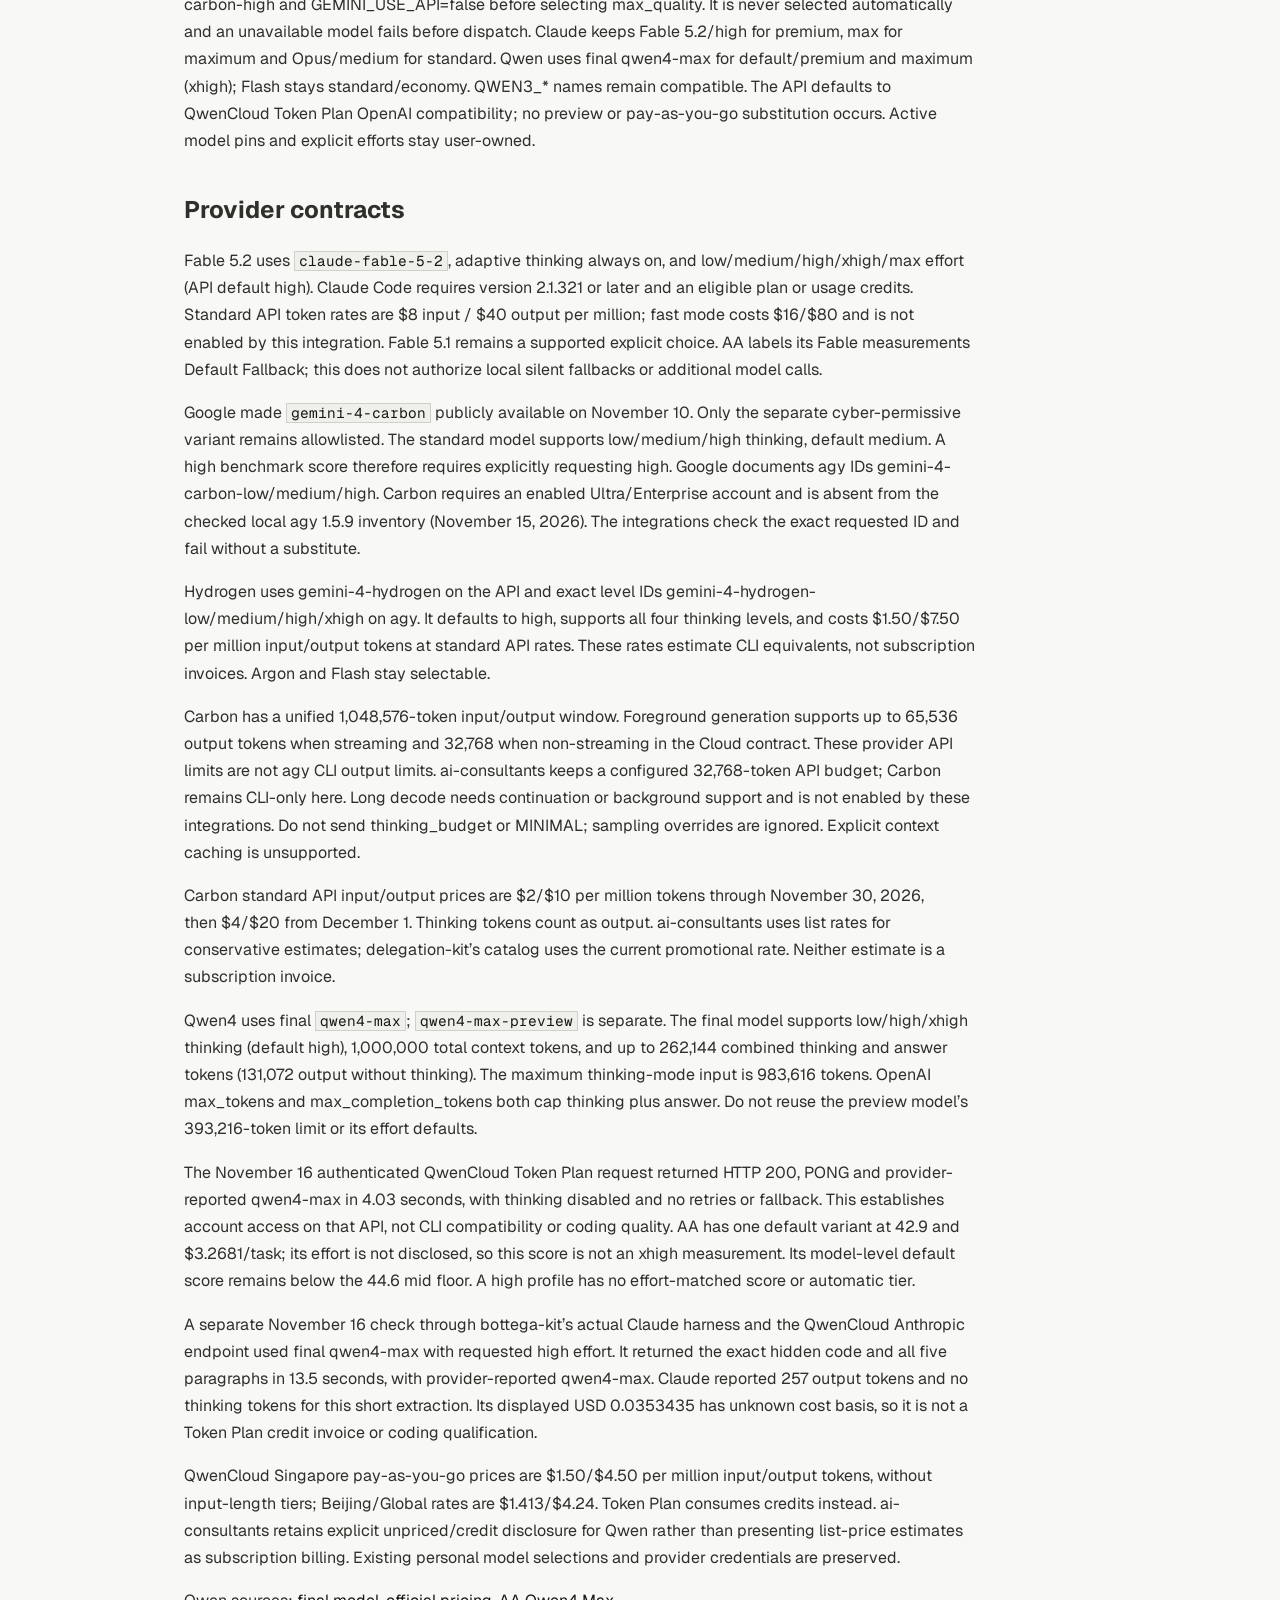
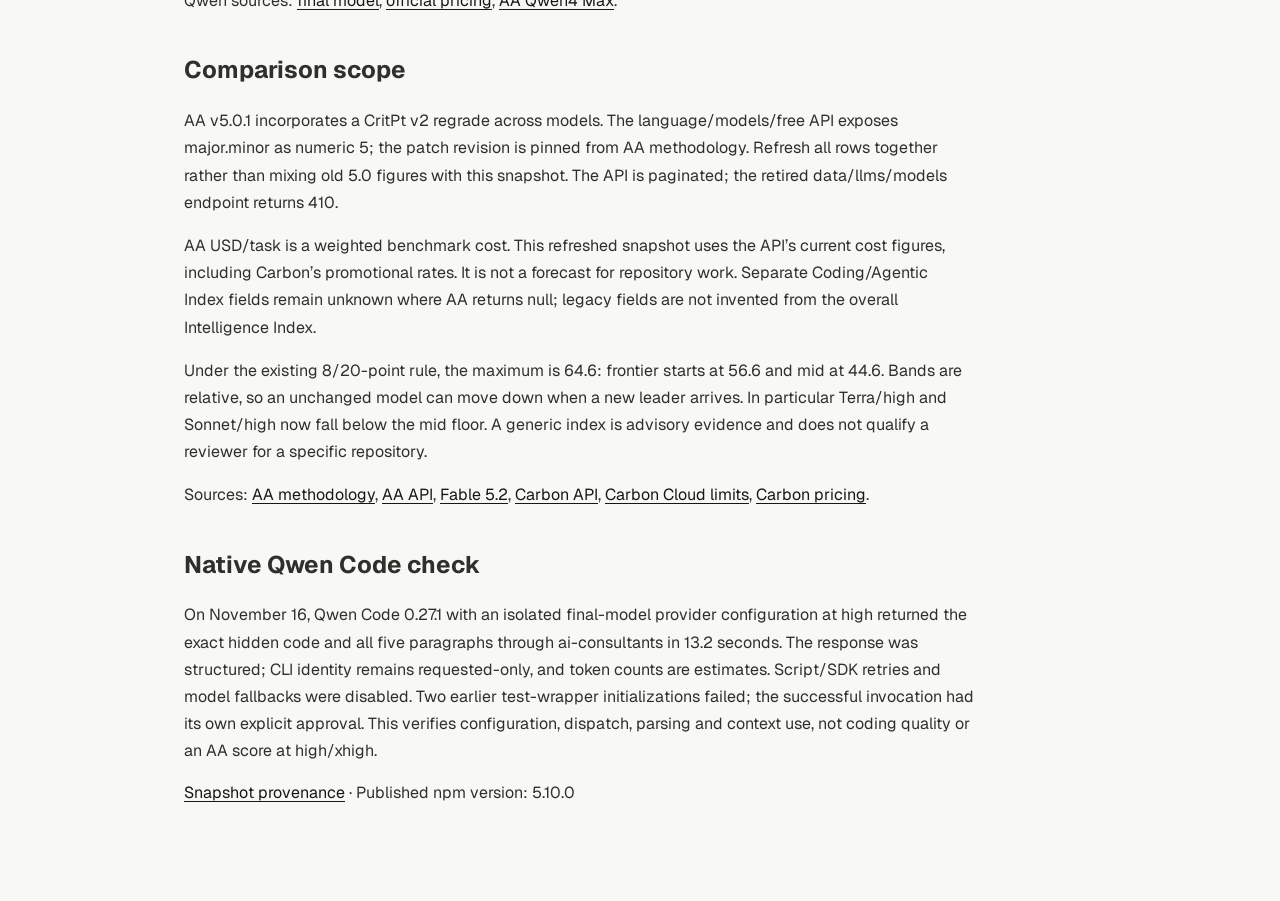
==== commit f467acd5: "Show the Gemini 4 Neon development preview" ====
--- a/docs/index.html
+++ b/docs/index.html
@@ -678,6 +678,7 @@
 <style>.preview{padding-top:48px;padding-bottom:80px;max-width:960px}.preview nav{margin:24px 0;line-height:2}.preview article{line-height:1.7;overflow-wrap:anywhere}.preview h1{font-size:2.5rem;line-height:1.2}.preview h2,.preview h3{margin:36px 0 14px}.preview p,.preview ul,.preview ol,.preview blockquote{margin:16px 0}.preview ul,.preview ol{padding-left:24px}.preview pre{overflow:auto;padding:16px;border:1px solid var(--border);margin:16px 0;white-space:pre}.preview table{border-collapse:collapse;min-width:600px;font-size:14px}.preview th,.preview td{padding:10px;text-align:left;border-bottom:1px solid var(--border)}.preview .table-scroll{overflow-x:auto}.preview blockquote{border-left:2px solid var(--text-muted);padding-left:16px}.preview a{text-decoration:underline}.preview code{font-size:.9em}.preview pre code{font-size:13px}</style>    <link rel="stylesheet" href="/site-tokens.css">
 </head><body><a class="skip-link" href="#main">Skip to content</a><main id="main" class="container preview"><a href="/">← ai-consultants</a><nav aria-label="Documentation"><a href="/docs/" aria-current="page">Models and benchmarks</a> · <a href="/docs/overview.html">Project overview</a> · <a href="/docs/setup.html">Setup</a> · <a href="/docs/configuration.html">Configuration</a> · <a href="/docs/routing.html">Smart routing</a> · <a href="/docs/recipes.html">Qwen4 setup</a> · <a href="/docs/changelog.html">Changelog</a></nav><article><p>Documentation for <a href="https://github.com/reasance/ai-consultants/releases/tag/v5.10.0">v5.10.0</a>. Benchmark snapshot: November 16, 2026, Artificial Analysis Intelligence Index v5.0.1.</p>
 <h1 id="model-reference-artificial-analysis-intelligence-index-v501">Model reference: Artificial Analysis Intelligence Index v5.0.1</h1>
+<p><a href="/#gemini-4-neon">Gemini 4 Neon development preview</a> describes the support available from <code>main</code>.</p>
 <p>Generated from controller-models; snapshot 2026-11-16. Each score belongs to its measured effort and benchmark revision.</p>
 
 
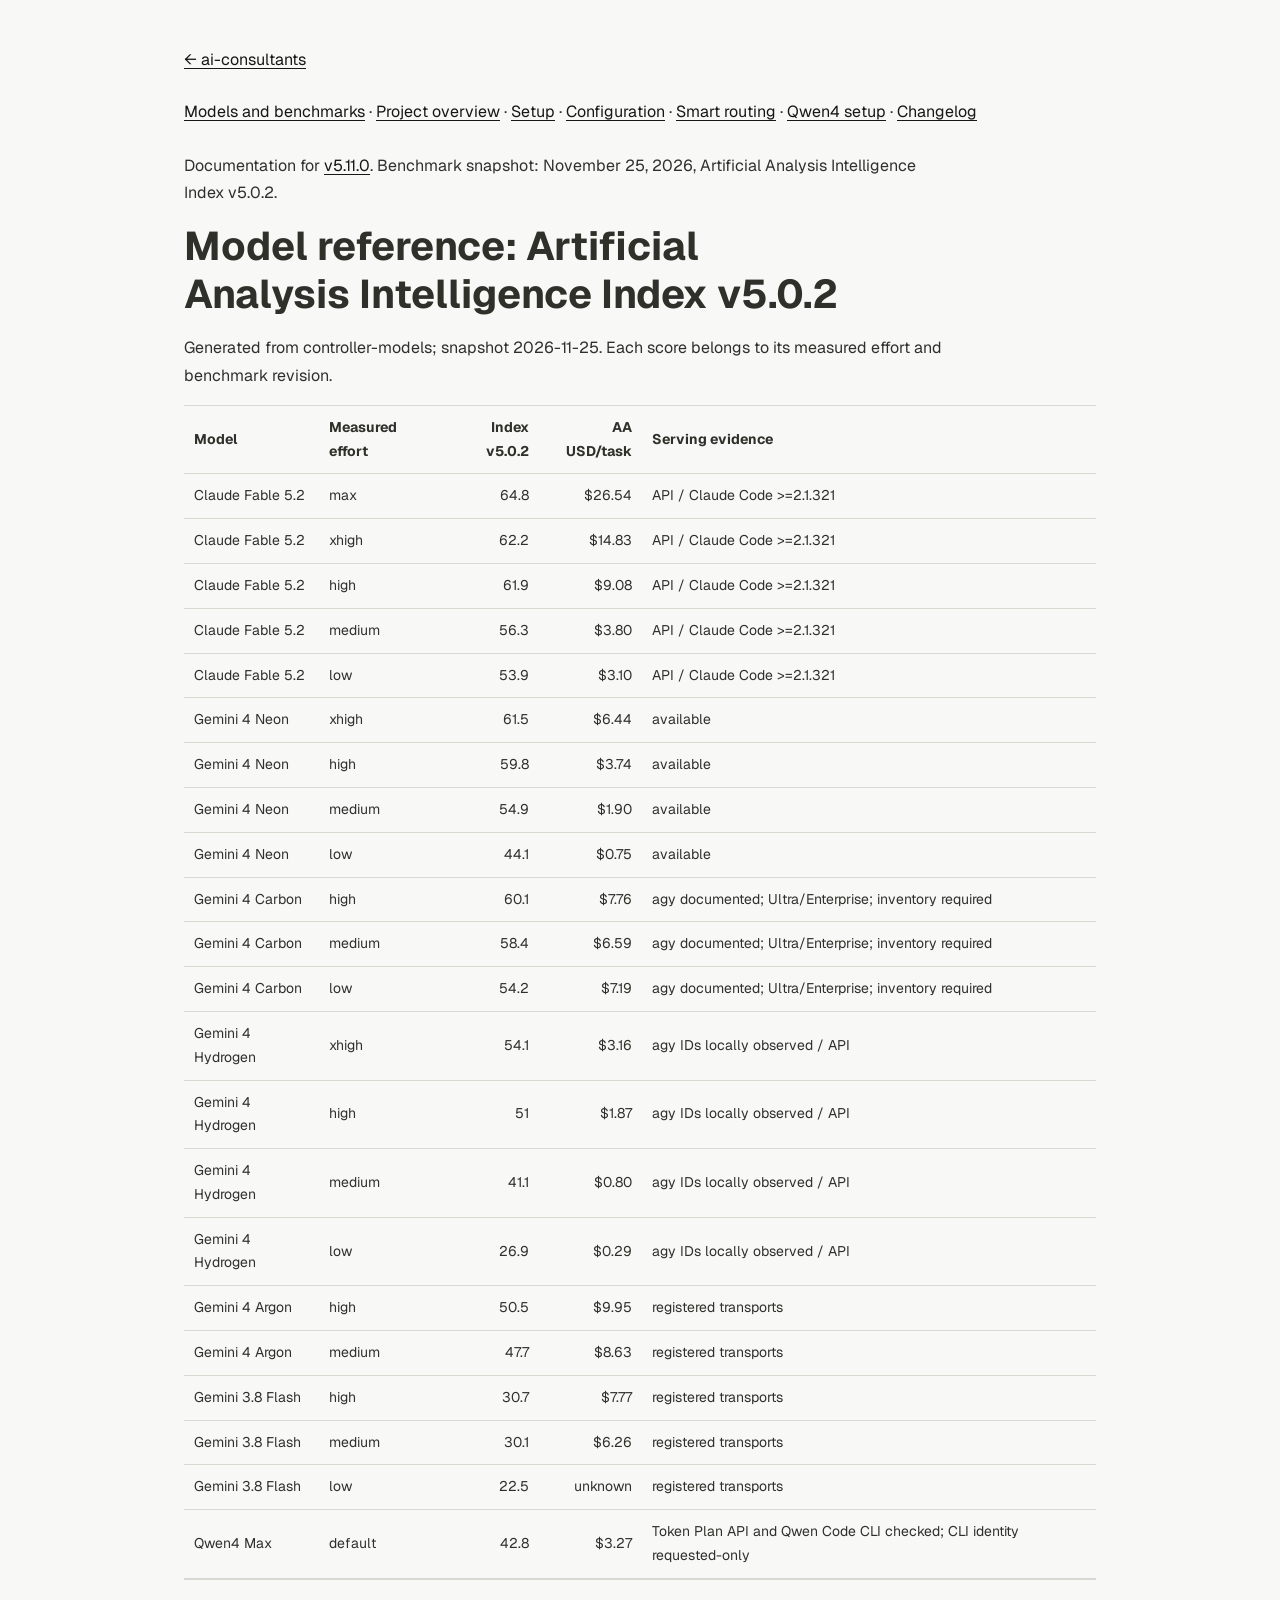
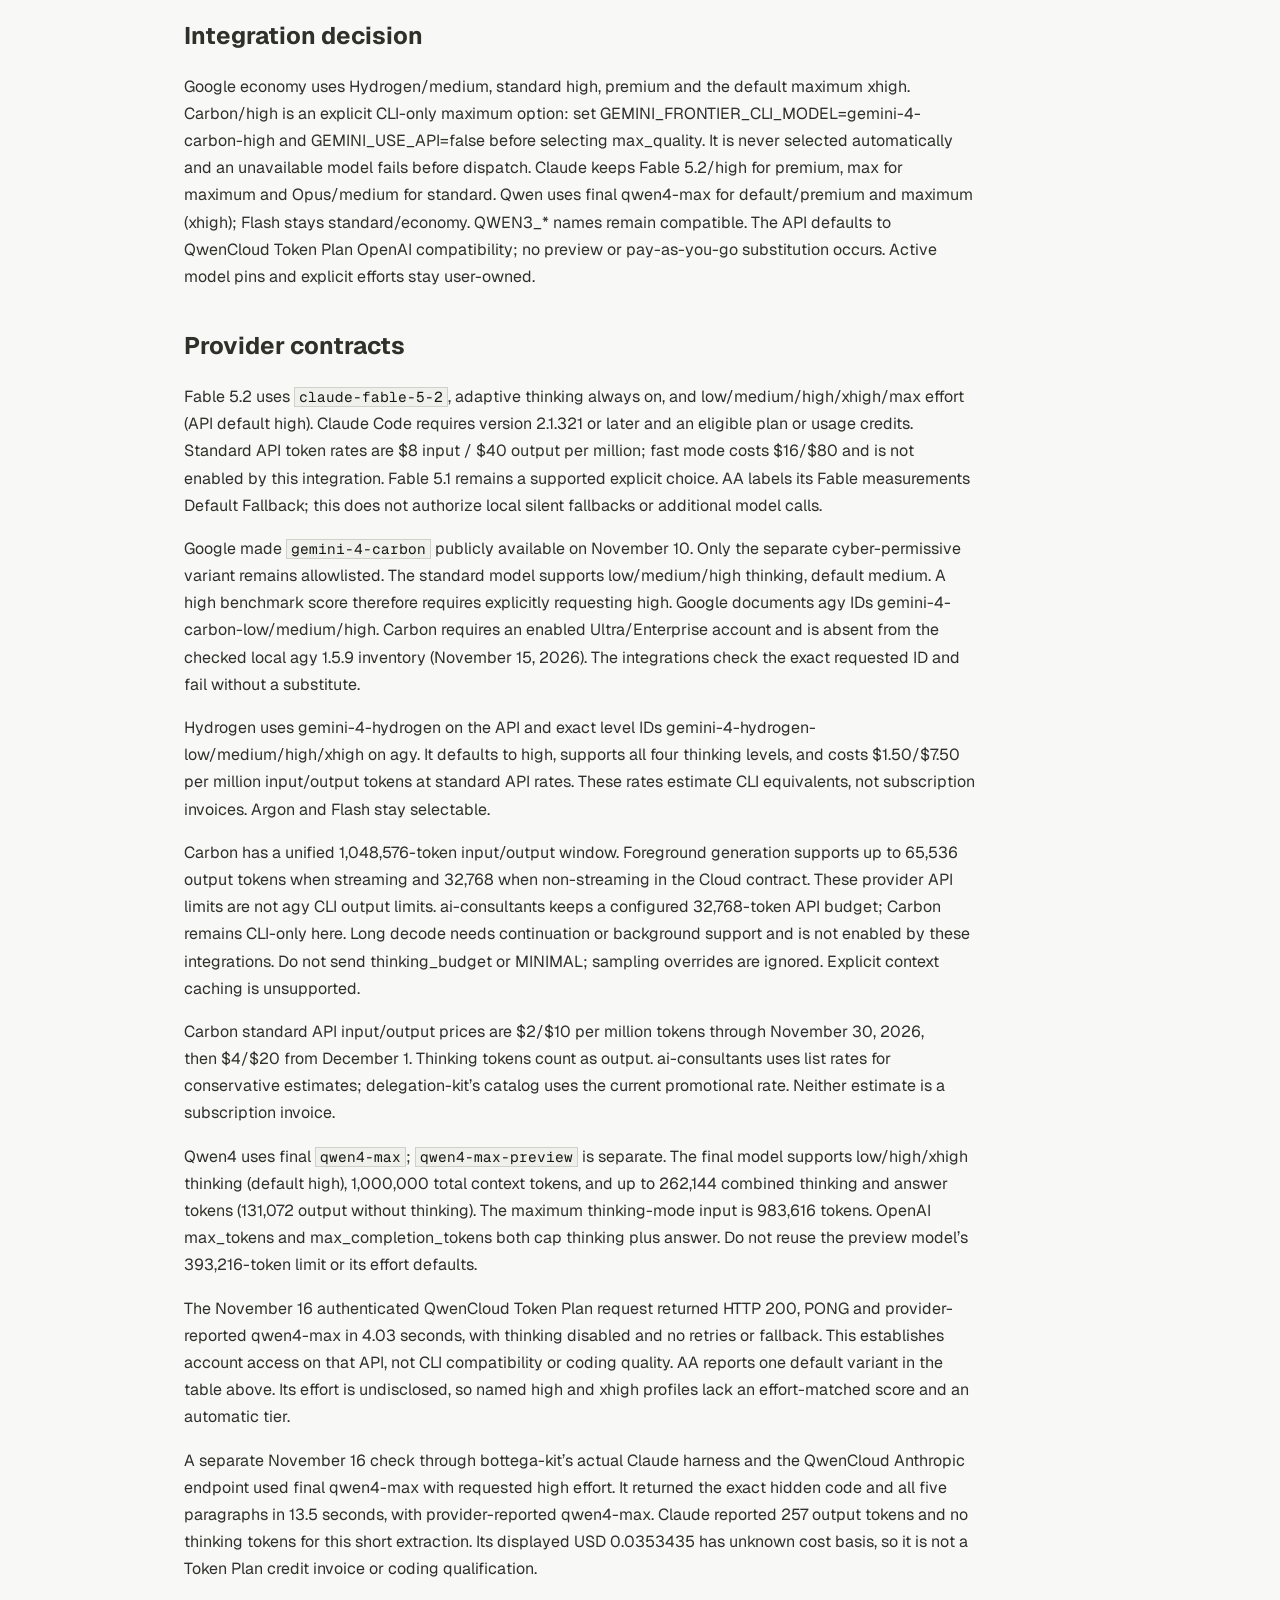
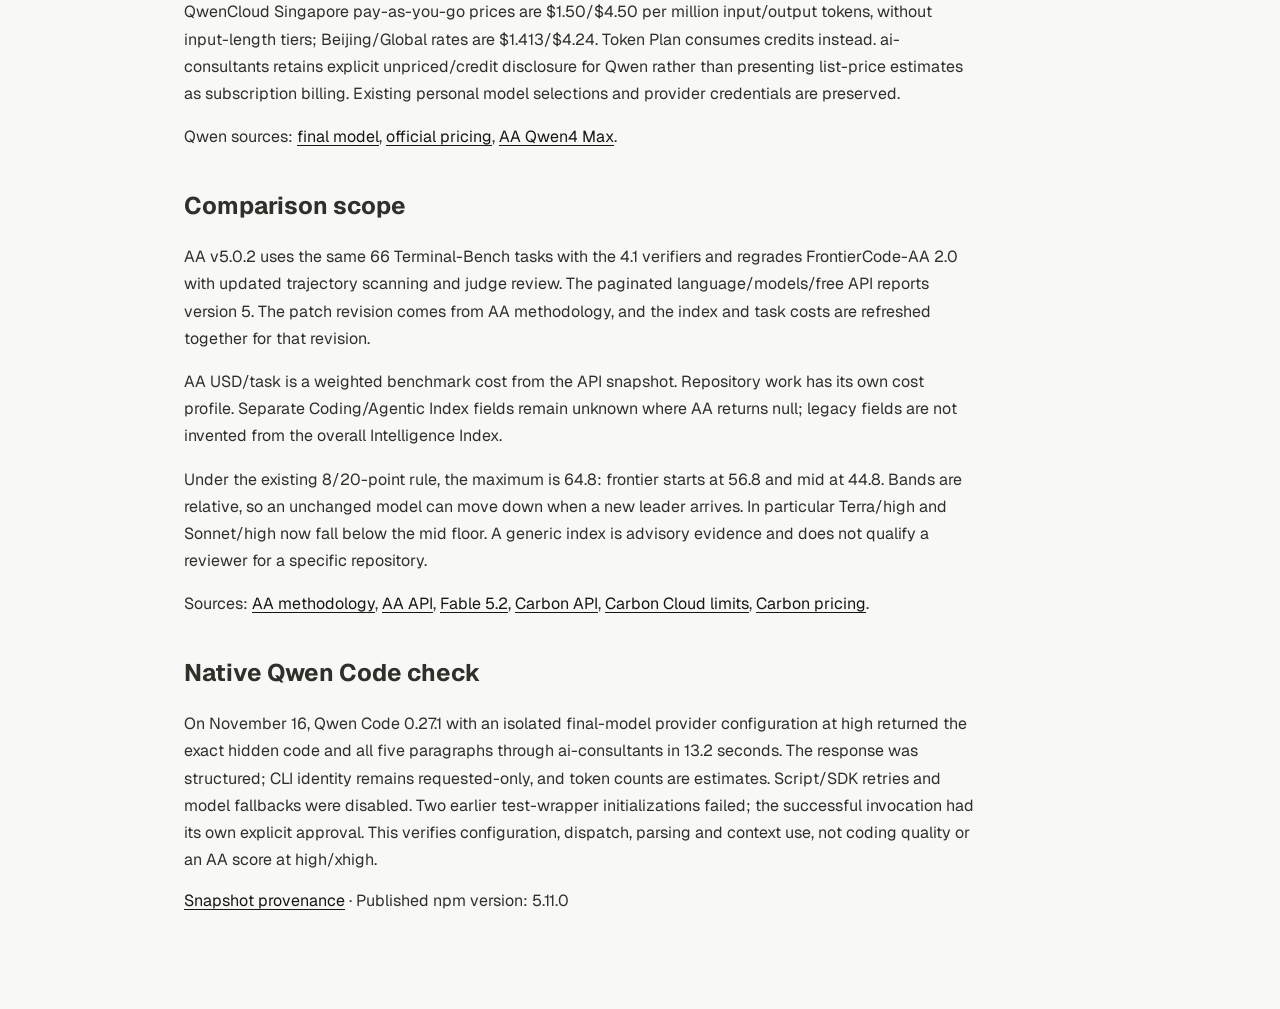
==== commit 827a45a9: "Publish the 5.11.0 showcase and release documentation Carry the reviewed homepage redesign forward a" ====
--- a/docs/index.html
+++ b/docs/index.html
@@ -4,7 +4,7 @@
     <meta charset="UTF-8">
     <meta name="viewport" content="width=device-width, initial-scale=1.0">
     <title>Models and benchmarks — ai-consultants</title>
-    <meta name="description" content="Released model documentation for Qwen4 Max, measured with Artificial Analysis v5.0.1.">
+    <meta name="description" content="Released model documentation for Qwen4 Max, measured with Artificial Analysis v5.0.2.">
     <meta name="theme-color" content="#000000" media="(prefers-color-scheme: dark)">
     <meta name="theme-color" content="#f8f8f6" media="(prefers-color-scheme: light)">
 
@@ -676,149 +676,176 @@
         }
     </style>
 <style>.preview{padding-top:48px;padding-bottom:80px;max-width:960px}.preview nav{margin:24px 0;line-height:2}.preview article{line-height:1.7;overflow-wrap:anywhere}.preview h1{font-size:2.5rem;line-height:1.2}.preview h2,.preview h3{margin:36px 0 14px}.preview p,.preview ul,.preview ol,.preview blockquote{margin:16px 0}.preview ul,.preview ol{padding-left:24px}.preview pre{overflow:auto;padding:16px;border:1px solid var(--border);margin:16px 0;white-space:pre}.preview table{border-collapse:collapse;min-width:600px;font-size:14px}.preview th,.preview td{padding:10px;text-align:left;border-bottom:1px solid var(--border)}.preview .table-scroll{overflow-x:auto}.preview blockquote{border-left:2px solid var(--text-muted);padding-left:16px}.preview a{text-decoration:underline}.preview code{font-size:.9em}.preview pre code{font-size:13px}</style>    <link rel="stylesheet" href="/site-tokens.css">
-</head><body><a class="skip-link" href="#main">Skip to content</a><main id="main" class="container preview"><a href="/">← ai-consultants</a><nav aria-label="Documentation"><a href="/docs/" aria-current="page">Models and benchmarks</a> · <a href="/docs/overview.html">Project overview</a> · <a href="/docs/setup.html">Setup</a> · <a href="/docs/configuration.html">Configuration</a> · <a href="/docs/routing.html">Smart routing</a> · <a href="/docs/recipes.html">Qwen4 setup</a> · <a href="/docs/changelog.html">Changelog</a></nav><article><p>Documentation for <a href="https://github.com/reasance/ai-consultants/releases/tag/v5.10.0">v5.10.0</a>. Benchmark snapshot: November 16, 2026, Artificial Analysis Intelligence Index v5.0.1.</p>
-<h1 id="model-reference-artificial-analysis-intelligence-index-v501">Model reference: Artificial Analysis Intelligence Index v5.0.1</h1>
-<p><a href="/#gemini-4-neon">Gemini 4 Neon development preview</a> describes the support available from <code>main</code>.</p>
-<p>Generated from controller-models; snapshot 2026-11-16. Each score belongs to its measured effort and benchmark revision.</p>
-
-
-
-
-
-
-
-
-
-
-
-
-
-
-
-
-
-
-
-
-
-
-
-
-
-
-
-
-
-
-
-
-
-
-
-
-
-
-
-
-
-
-
-
-
-
-
-
-
-
-
-
-
-
-
-
-
-
-
-
-
-
-
-
-
-
-
-
-
-
-
-
-
-
-
-
-
-
-
-
-
-
-
-
-
-
-
-
-
-
-
-
-
-
-
-
-
-
-
-
-
-
-
-
-
-
-
-
-
-
-
-
-
-
-
-
-
-
-
-
-
-
-
-
-
-
-
-
-
-
-
-
-
-
-
-
-
-
-<div class="table-scroll" tabindex="0" role="region" aria-label="Table 1: Model"><table><thead><tr><th>Model</th><th>Measured effort</th><th align="right">Index v5.0.1</th><th align="right">AA USD/task</th><th>Serving evidence</th></tr></thead><tbody><tr><td>Claude Fable 5.2</td><td>max</td><td align="right">64.6</td><td align="right">$26.54</td><td>API / Claude Code >=2.1.321</td></tr><tr><td>Claude Fable 5.2</td><td>xhigh</td><td align="right">62.2</td><td align="right">$14.83</td><td>API / Claude Code >=2.1.321</td></tr><tr><td>Claude Fable 5.2</td><td>high</td><td align="right">61.8</td><td align="right">$9.08</td><td>API / Claude Code >=2.1.321</td></tr><tr><td>Claude Fable 5.2</td><td>medium</td><td align="right">56.4</td><td align="right">$3.80</td><td>API / Claude Code >=2.1.321</td></tr><tr><td>Claude Fable 5.2</td><td>low</td><td align="right">53.9</td><td align="right">$3.10</td><td>API / Claude Code >=2.1.321</td></tr><tr><td>Gemini 4 Carbon</td><td>high</td><td align="right">60</td><td align="right">$5.48</td><td>agy documented; Ultra/Enterprise; inventory required</td></tr><tr><td>Gemini 4 Carbon</td><td>medium</td><td align="right">58.3</td><td align="right">$4.68</td><td>agy documented; Ultra/Enterprise; inventory required</td></tr><tr><td>Gemini 4 Carbon</td><td>low</td><td align="right">54.2</td><td align="right">$5.22</td><td>agy documented; Ultra/Enterprise; inventory required</td></tr><tr><td>Gemini 4 Hydrogen</td><td>xhigh</td><td align="right">53.9</td><td align="right">$3.16</td><td>agy IDs locally observed / API</td></tr><tr><td>Gemini 4 Hydrogen</td><td>high</td><td align="right">50.8</td><td align="right">$1.87</td><td>agy IDs locally observed / API</td></tr><tr><td>Gemini 4 Hydrogen</td><td>medium</td><td align="right">41.2</td><td align="right">$0.80</td><td>agy IDs locally observed / API</td></tr><tr><td>Gemini 4 Hydrogen</td><td>low</td><td align="right">26.9</td><td align="right">$0.29</td><td>agy IDs locally observed / API</td></tr><tr><td>Gemini 4 Argon</td><td>high</td><td align="right">50.4</td><td align="right">$4.97</td><td>registered transports</td></tr><tr><td>Gemini 4 Argon</td><td>medium</td><td align="right">47.6</td><td align="right">$4.31</td><td>registered transports</td></tr><tr><td>Gemini 3.8 Flash</td><td>high</td><td align="right">30.8</td><td align="right">$7.77</td><td>registered transports</td></tr><tr><td>Gemini 3.8 Flash</td><td>medium</td><td align="right">30.1</td><td align="right">$6.26</td><td>registered transports</td></tr><tr><td>Gemini 3.8 Flash</td><td>low</td><td align="right">22.5</td><td align="right">unknown</td><td>registered transports</td></tr><tr><td>Qwen4 Max</td><td>default</td><td align="right">42.9</td><td align="right">$3.27</td><td>Token Plan API and Qwen Code CLI checked; CLI identity requested-only</td></tr></tbody></table></div>
+</head><body><a class="skip-link" href="#main">Skip to content</a><main id="main" class="container preview"><a href="/">← ai-consultants</a><nav aria-label="Documentation"><a href="/docs/" aria-current="page">Models and benchmarks</a> · <a href="/docs/overview.html">Project overview</a> · <a href="/docs/setup.html">Setup</a> · <a href="/docs/configuration.html">Configuration</a> · <a href="/docs/routing.html">Smart routing</a> · <a href="/docs/recipes.html">Qwen4 setup</a> · <a href="/docs/changelog.html">Changelog</a></nav><article><p>Documentation for <a href="https://github.com/reasance/ai-consultants/releases/tag/v5.11.0">v5.11.0</a>. Benchmark snapshot: November 25, 2026, Artificial Analysis Intelligence Index v5.0.2.</p>
+<h1 id="model-reference-artificial-analysis-intelligence-index-v502">Model reference: Artificial Analysis Intelligence Index v5.0.2</h1>
+<p>Generated from controller-models; snapshot 2026-11-25. Each score belongs to its measured effort and benchmark revision.</p>
+<div class="table-scroll" tabindex="0" role="region" aria-label="Documentation table 1"><table>
+<thead>
+<tr>
+<th>Model</th>
+<th>Measured effort</th>
+<th style="text-align: right;">Index v5.0.2</th>
+<th style="text-align: right;">AA USD/task</th>
+<th>Serving evidence</th>
+</tr>
+</thead>
+<tbody>
+<tr>
+<td>Claude Fable 5.2</td>
+<td>max</td>
+<td style="text-align: right;">64.8</td>
+<td style="text-align: right;">$26.54</td>
+<td>API / Claude Code &gt;=2.1.321</td>
+</tr>
+<tr>
+<td>Claude Fable 5.2</td>
+<td>xhigh</td>
+<td style="text-align: right;">62.2</td>
+<td style="text-align: right;">$14.83</td>
+<td>API / Claude Code &gt;=2.1.321</td>
+</tr>
+<tr>
+<td>Claude Fable 5.2</td>
+<td>high</td>
+<td style="text-align: right;">61.9</td>
+<td style="text-align: right;">$9.08</td>
+<td>API / Claude Code &gt;=2.1.321</td>
+</tr>
+<tr>
+<td>Claude Fable 5.2</td>
+<td>medium</td>
+<td style="text-align: right;">56.3</td>
+<td style="text-align: right;">$3.80</td>
+<td>API / Claude Code &gt;=2.1.321</td>
+</tr>
+<tr>
+<td>Claude Fable 5.2</td>
+<td>low</td>
+<td style="text-align: right;">53.9</td>
+<td style="text-align: right;">$3.10</td>
+<td>API / Claude Code &gt;=2.1.321</td>
+</tr>
+<tr>
+<td>Gemini 4 Neon</td>
+<td>xhigh</td>
+<td style="text-align: right;">61.5</td>
+<td style="text-align: right;">$6.44</td>
+<td>available</td>
+</tr>
+<tr>
+<td>Gemini 4 Neon</td>
+<td>high</td>
+<td style="text-align: right;">59.8</td>
+<td style="text-align: right;">$3.74</td>
+<td>available</td>
+</tr>
+<tr>
+<td>Gemini 4 Neon</td>
+<td>medium</td>
+<td style="text-align: right;">54.9</td>
+<td style="text-align: right;">$1.90</td>
+<td>available</td>
+</tr>
+<tr>
+<td>Gemini 4 Neon</td>
+<td>low</td>
+<td style="text-align: right;">44.1</td>
+<td style="text-align: right;">$0.75</td>
+<td>available</td>
+</tr>
+<tr>
+<td>Gemini 4 Carbon</td>
+<td>high</td>
+<td style="text-align: right;">60.1</td>
+<td style="text-align: right;">$7.76</td>
+<td>agy documented; Ultra/Enterprise; inventory required</td>
+</tr>
+<tr>
+<td>Gemini 4 Carbon</td>
+<td>medium</td>
+<td style="text-align: right;">58.4</td>
+<td style="text-align: right;">$6.59</td>
+<td>agy documented; Ultra/Enterprise; inventory required</td>
+</tr>
+<tr>
+<td>Gemini 4 Carbon</td>
+<td>low</td>
+<td style="text-align: right;">54.2</td>
+<td style="text-align: right;">$7.19</td>
+<td>agy documented; Ultra/Enterprise; inventory required</td>
+</tr>
+<tr>
+<td>Gemini 4 Hydrogen</td>
+<td>xhigh</td>
+<td style="text-align: right;">54.1</td>
+<td style="text-align: right;">$3.16</td>
+<td>agy IDs locally observed / API</td>
+</tr>
+<tr>
+<td>Gemini 4 Hydrogen</td>
+<td>high</td>
+<td style="text-align: right;">51</td>
+<td style="text-align: right;">$1.87</td>
+<td>agy IDs locally observed / API</td>
+</tr>
+<tr>
+<td>Gemini 4 Hydrogen</td>
+<td>medium</td>
+<td style="text-align: right;">41.1</td>
+<td style="text-align: right;">$0.80</td>
+<td>agy IDs locally observed / API</td>
+</tr>
+<tr>
+<td>Gemini 4 Hydrogen</td>
+<td>low</td>
+<td style="text-align: right;">26.9</td>
+<td style="text-align: right;">$0.29</td>
+<td>agy IDs locally observed / API</td>
+</tr>
+<tr>
+<td>Gemini 4 Argon</td>
+<td>high</td>
+<td style="text-align: right;">50.5</td>
+<td style="text-align: right;">$9.95</td>
+<td>registered transports</td>
+</tr>
+<tr>
+<td>Gemini 4 Argon</td>
+<td>medium</td>
+<td style="text-align: right;">47.7</td>
+<td style="text-align: right;">$8.63</td>
+<td>registered transports</td>
+</tr>
+<tr>
+<td>Gemini 3.8 Flash</td>
+<td>high</td>
+<td style="text-align: right;">30.7</td>
+<td style="text-align: right;">$7.77</td>
+<td>registered transports</td>
+</tr>
+<tr>
+<td>Gemini 3.8 Flash</td>
+<td>medium</td>
+<td style="text-align: right;">30.1</td>
+<td style="text-align: right;">$6.26</td>
+<td>registered transports</td>
+</tr>
+<tr>
+<td>Gemini 3.8 Flash</td>
+<td>low</td>
+<td style="text-align: right;">22.5</td>
+<td style="text-align: right;">unknown</td>
+<td>registered transports</td>
+</tr>
+<tr>
+<td>Qwen4 Max</td>
+<td>default</td>
+<td style="text-align: right;">42.8</td>
+<td style="text-align: right;">$3.27</td>
+<td>Token Plan API and Qwen Code CLI checked; CLI identity requested-only</td>
+</tr>
+</tbody>
+</table></div>
 <h2 id="integration-decision">Integration decision</h2>
 <p>Google economy uses Hydrogen/medium, standard high, premium and the default maximum xhigh. Carbon/high is an explicit CLI-only maximum option: set GEMINI_FRONTIER_CLI_MODEL=gemini-4-carbon-high and GEMINI_USE_API=false before selecting max_quality. It is never selected automatically and an unavailable model fails before dispatch. Claude keeps Fable 5.2/high for premium, max for maximum and Opus/medium for standard. Qwen uses final qwen4-max for default/premium and maximum (xhigh); Flash stays standard/economy. QWEN3_* names remain compatible. The API defaults to QwenCloud Token Plan OpenAI compatibility; no preview or pay-as-you-go substitution occurs. Active model pins and explicit efforts stay user-owned.</p>
 <h2 id="provider-contracts">Provider contracts</h2>
@@ -828,14 +855,14 @@
 <p>Carbon has a unified 1,048,576-token input/output window. Foreground generation supports up to 65,536 output tokens when streaming and 32,768 when non-streaming in the Cloud contract. These provider API limits are not agy CLI output limits. ai-consultants keeps a configured 32,768-token API budget; Carbon remains CLI-only here. Long decode needs continuation or background support and is not enabled by these integrations. Do not send thinking_budget or MINIMAL; sampling overrides are ignored. Explicit context caching is unsupported.</p>
 <p>Carbon standard API input/output prices are $2/$10 per million tokens through November 30, 2026, then $4/$20 from December 1. Thinking tokens count as output. ai-consultants uses list rates for conservative estimates; delegation-kit’s catalog uses the current promotional rate. Neither estimate is a subscription invoice.</p>
 <p>Qwen4 uses final <code>qwen4-max</code>; <code>qwen4-max-preview</code> is separate. The final model supports low/high/xhigh thinking (default high), 1,000,000 total context tokens, and up to 262,144 combined thinking and answer tokens (131,072 output without thinking). The maximum thinking-mode input is 983,616 tokens. OpenAI max_tokens and max_completion_tokens both cap thinking plus answer. Do not reuse the preview model’s 393,216-token limit or its effort defaults.</p>
-<p>The November 16 authenticated QwenCloud Token Plan request returned HTTP 200, PONG and provider-reported qwen4-max in 4.03 seconds, with thinking disabled and no retries or fallback. This establishes account access on that API, not CLI compatibility or coding quality. AA has one default variant at 42.9 and $3.2681/task; its effort is not disclosed, so this score is not an xhigh measurement. Its model-level default score remains below the 44.6 mid floor. A high profile has no effort-matched score or automatic tier.</p>
+<p>The November 16 authenticated QwenCloud Token Plan request returned HTTP 200, PONG and provider-reported qwen4-max in 4.03 seconds, with thinking disabled and no retries or fallback. This establishes account access on that API, not CLI compatibility or coding quality. AA reports one default variant in the table above. Its effort is undisclosed, so named high and xhigh profiles lack an effort-matched score and an automatic tier.</p>
 <p>A separate November 16 check through bottega-kit’s actual Claude harness and the QwenCloud Anthropic endpoint used final qwen4-max with requested high effort. It returned the exact hidden code and all five paragraphs in 13.5 seconds, with provider-reported qwen4-max. Claude reported 257 output tokens and no thinking tokens for this short extraction. Its displayed USD 0.0353435 has unknown cost basis, so it is not a Token Plan credit invoice or coding qualification.</p>
 <p>QwenCloud Singapore pay-as-you-go prices are $1.50/$4.50 per million input/output tokens, without input-length tiers; Beijing/Global rates are $1.413/$4.24. Token Plan consumes credits instead. ai-consultants retains explicit unpriced/credit disclosure for Qwen rather than presenting list-price estimates as subscription billing. Existing personal model selections and provider credentials are preserved.</p>
 <p>Qwen sources: <a href="https://docs.qwencloud.com/developer-guides/getting-started/latest-model">final model</a>, <a href="https://docs.qwencloud.com/developer-guides/getting-started/pricing">official pricing</a>, <a href="https://artificialanalysis.ai/models/qwen4-max">AA Qwen4 Max</a>.</p>
 <h2 id="comparison-scope">Comparison scope</h2>
-<p>AA v5.0.1 incorporates a CritPt v2 regrade across models. The language/models/free API exposes major.minor as numeric 5; the patch revision is pinned from AA methodology. Refresh all rows together rather than mixing old 5.0 figures with this snapshot. The API is paginated; the retired data/llms/models endpoint returns 410.</p>
-<p>AA USD/task is a weighted benchmark cost. This refreshed snapshot uses the API’s current cost figures, including Carbon’s promotional rates. It is not a forecast for repository work. Separate Coding/Agentic Index fields remain unknown where AA returns null; legacy fields are not invented from the overall Intelligence Index.</p>
-<p>Under the existing 8/20-point rule, the maximum is 64.6: frontier starts at 56.6 and mid at 44.6. Bands are relative, so an unchanged model can move down when a new leader arrives. In particular Terra/high and Sonnet/high now fall below the mid floor. A generic index is advisory evidence and does not qualify a reviewer for a specific repository.</p>
+<p>AA v5.0.2 uses the same 66 Terminal-Bench tasks with the 4.1 verifiers and regrades FrontierCode-AA 2.0 with updated trajectory scanning and judge review. The paginated language/models/free API reports version 5. The patch revision comes from AA methodology, and the index and task costs are refreshed together for that revision.</p>
+<p>AA USD/task is a weighted benchmark cost from the API snapshot. Repository work has its own cost profile. Separate Coding/Agentic Index fields remain unknown where AA returns null; legacy fields are not invented from the overall Intelligence Index.</p>
+<p>Under the existing 8/20-point rule, the maximum is 64.8: frontier starts at 56.8 and mid at 44.8. Bands are relative, so an unchanged model can move down when a new leader arrives. In particular Terra/high and Sonnet/high now fall below the mid floor. A generic index is advisory evidence and does not qualify a reviewer for a specific repository.</p>
 <p>Sources: <a href="https://artificialanalysis.ai/methodology/intelligence-benchmarking">AA methodology</a>, <a href="https://artificialanalysis.ai/data-api/docs/reference">AA API</a>, <a href="https://platform.claude.com/docs/en/models/fable-5-2/overview">Fable 5.2</a>, <a href="https://aistudio.google.com/docs/models/gemini-4-carbon">Carbon API</a>, <a href="https://docs.cloud.google.com/gemini-enterprise-agent-platform/models/gemini/4-carbon">Carbon Cloud limits</a>, <a href="https://aistudio.google.com/docs/pricing#gemini-4-carbon">Carbon pricing</a>.</p>
 <h2 id="native-qwen-code-check">Native Qwen Code check</h2>
-<p>On November 16, Qwen Code 0.27.1 with an isolated final-model provider configuration at high returned the exact hidden code and all five paragraphs through ai-consultants in 13.2 seconds. The response was structured; CLI identity remains requested-only, and token counts are estimates. Script/SDK retries and model fallbacks were disabled. Two earlier test-wrapper initializations failed; the successful invocation had its own explicit approval. This verifies configuration, dispatch, parsing and context use, not coding quality or an AA score at high/xhigh.</p></article><p><a href="/docs/snapshot.json">Snapshot provenance</a> · Published npm version: 5.10.0</p></main></body></html>
+<p>On November 16, Qwen Code 0.27.1 with an isolated final-model provider configuration at high returned the exact hidden code and all five paragraphs through ai-consultants in 13.2 seconds. The response was structured; CLI identity remains requested-only, and token counts are estimates. Script/SDK retries and model fallbacks were disabled. Two earlier test-wrapper initializations failed; the successful invocation had its own explicit approval. This verifies configuration, dispatch, parsing and context use, not coding quality or an AA score at high/xhigh.</p></article><p><a href="/docs/snapshot.json">Snapshot provenance</a> · Published npm version: 5.11.0</p></main></body></html>
